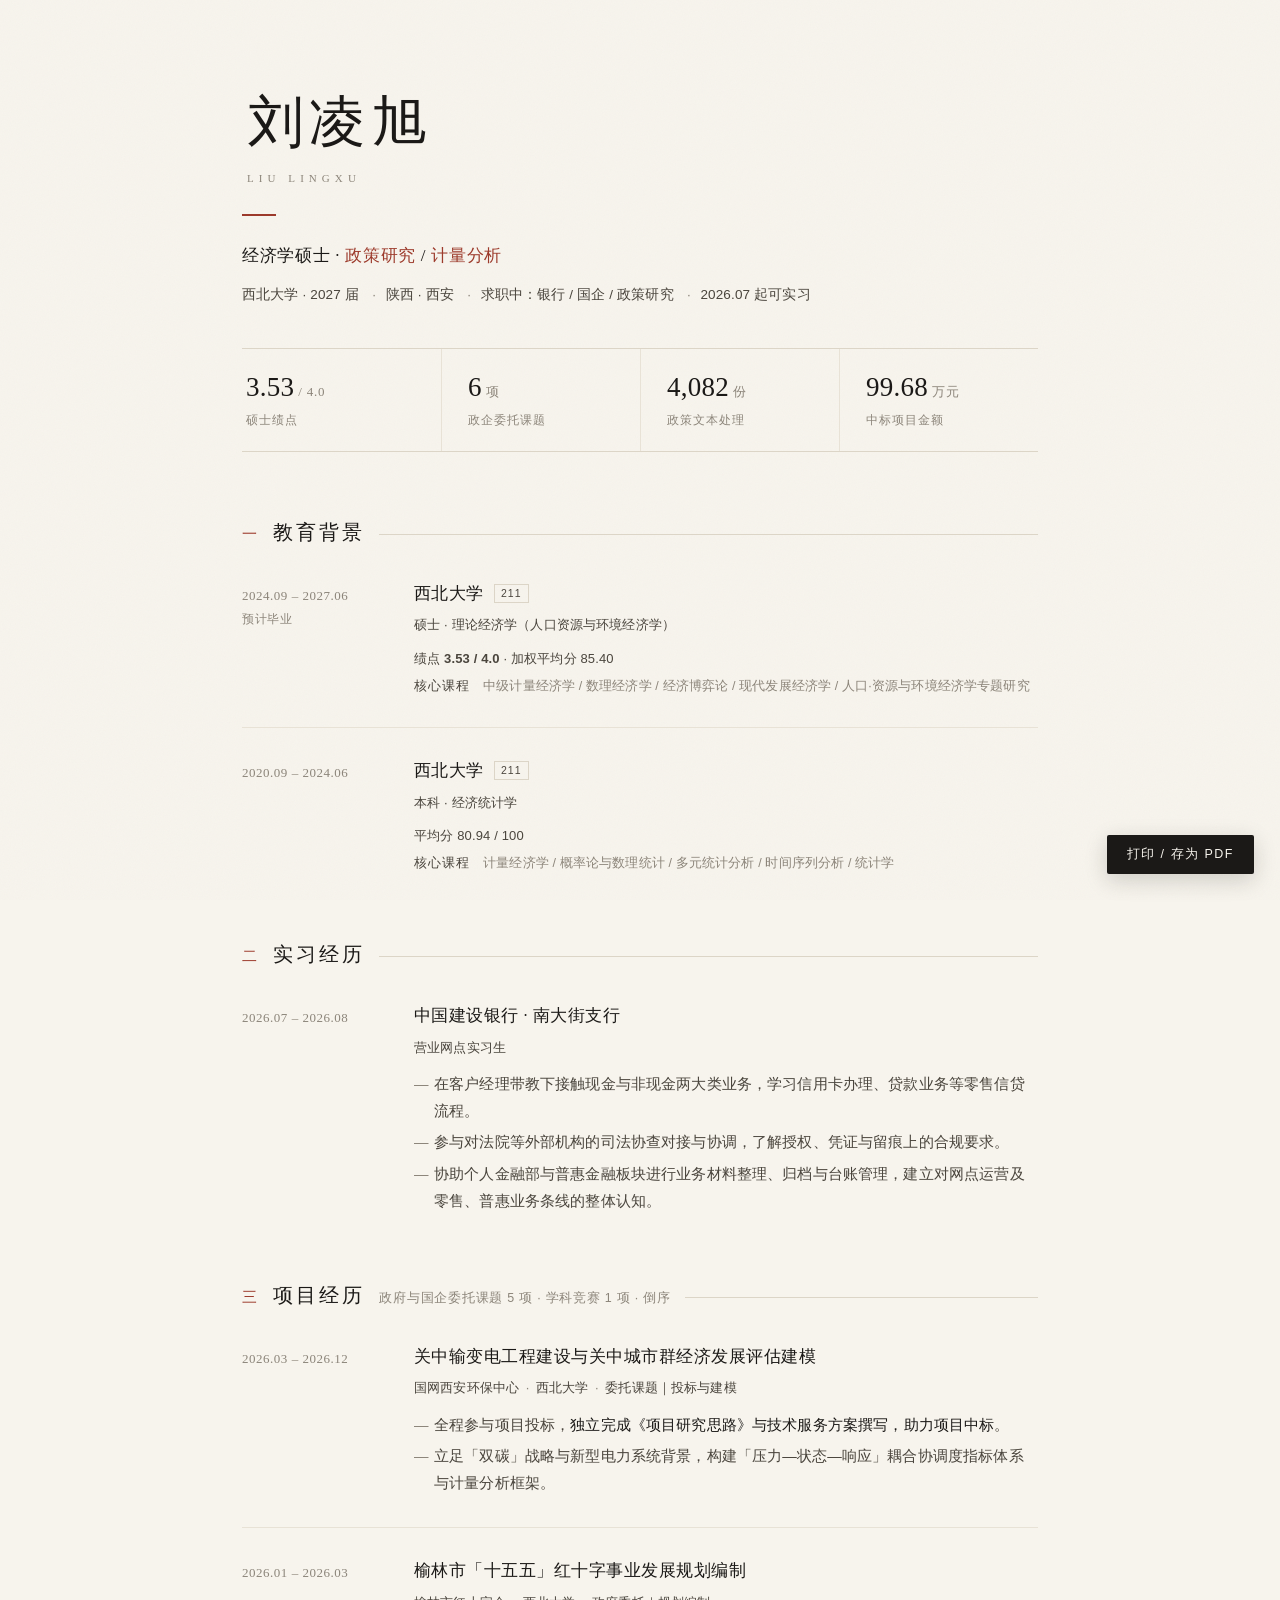
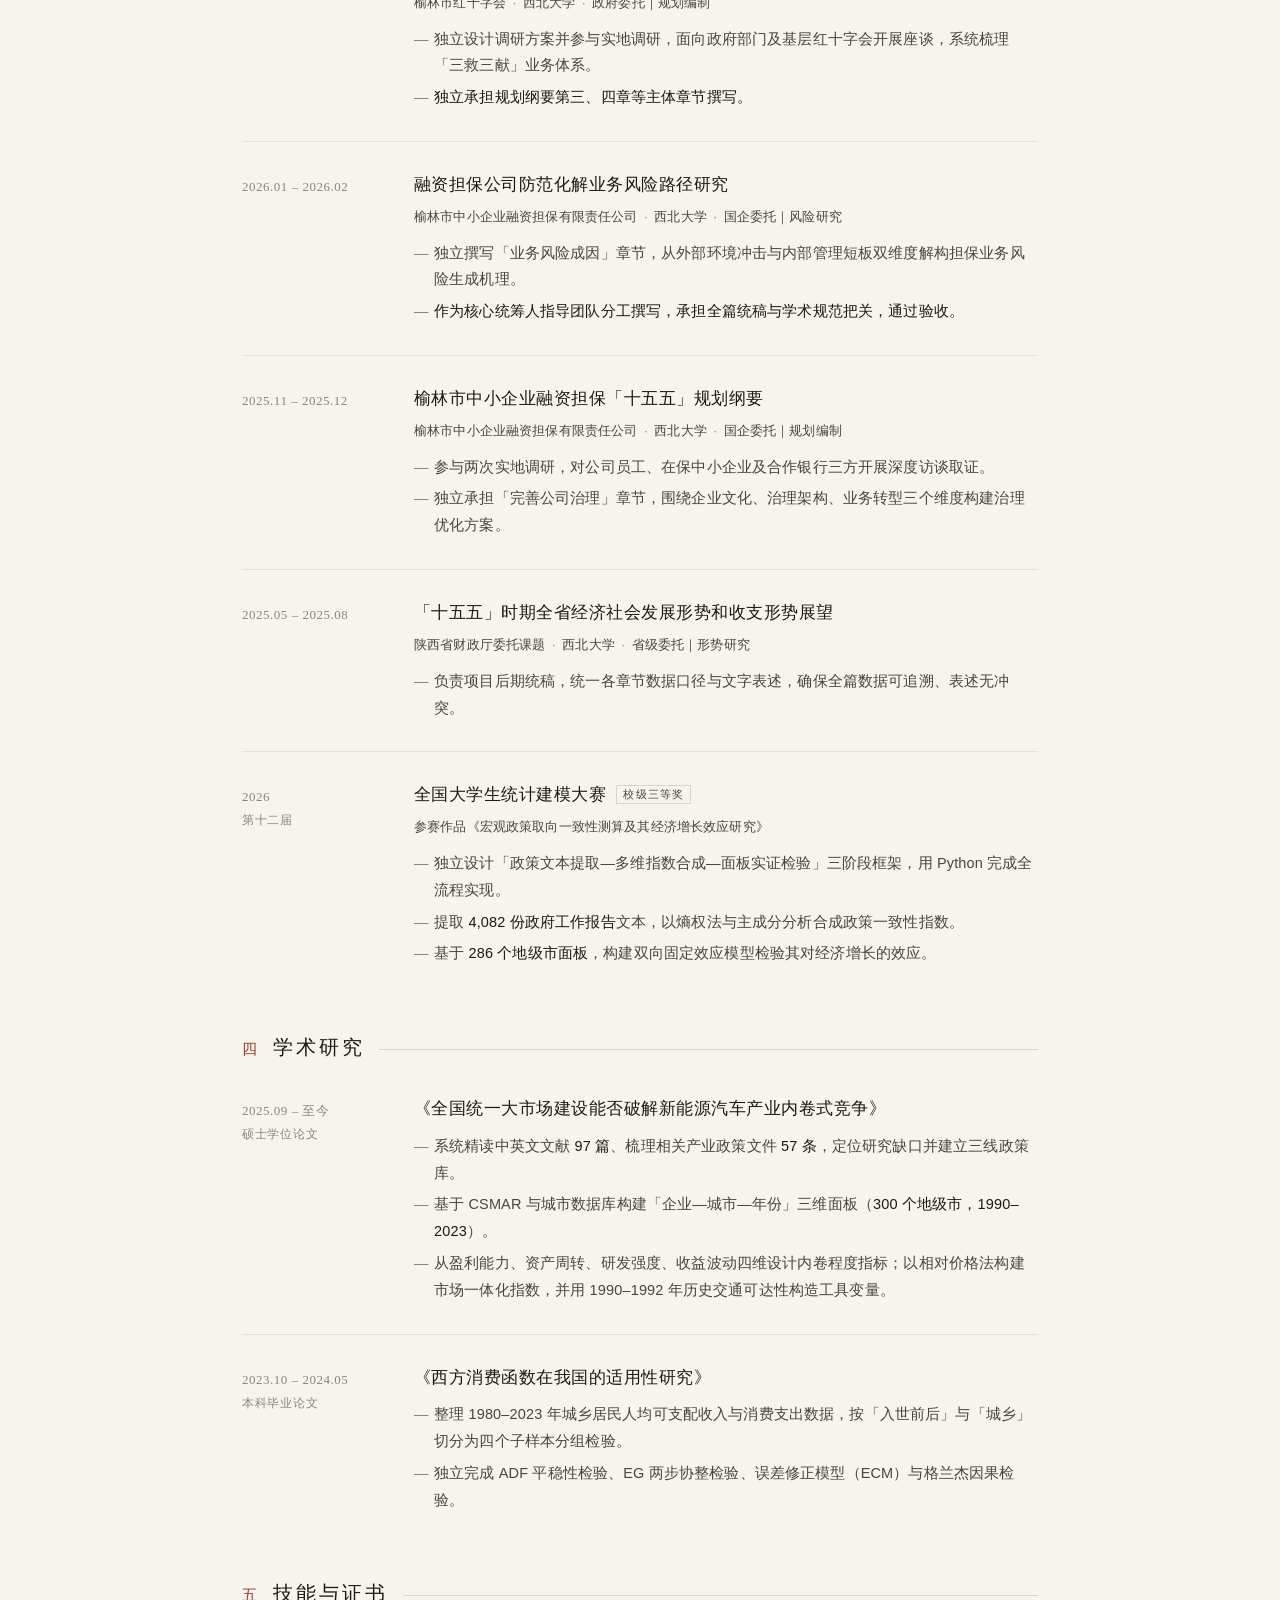
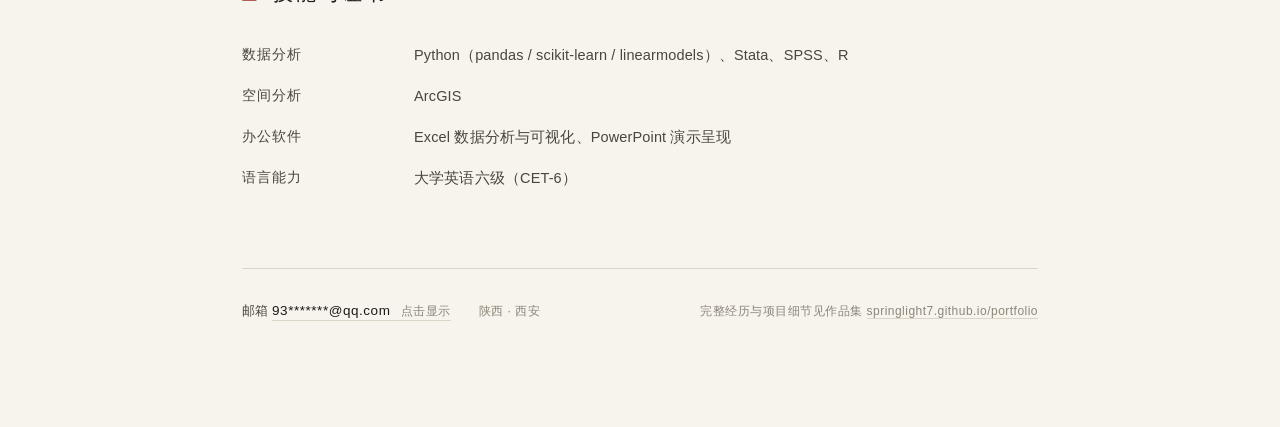
==== resume/index.html @ affbc6e7 "发布 2026-10-12 07:48:45" ====
<!doctype html>
<html lang="zh-CN">
  <head>
    <meta charset="UTF-8" />
    <meta name="viewport" content="width=device-width, initial-scale=1.0, viewport-fit=cover" />
    <meta name="theme-color" content="#F7F4ED" />
    <meta name="color-scheme" content="light" />
    <link rel="icon" type="image/svg+xml" href="../favicon.svg" />

    <title>刘凌旭 · 简历</title>
    <meta name="description" content="刘凌旭的简历：西北大学理论经济学硕士（2027 届），6 项政企委托课题，政策研究、实地调研与计量建模。" />
    <meta name="author" content="刘凌旭" />

    <!--
      与作品集同策略：只发给特定的人看，不需要被搜索引擎检索到。
      用 meta 而不是 robots.txt —— 爬虫只读「域名根目录」的 /robots.txt，
      本站挂在 <用户名>.github.io/<仓库名>/resume/ 下，根目录不归我们管。
    -->
    <meta name="robots" content="noindex, nofollow, noarchive, nosnippet" />

    <!--
      字体由 tools/resume-fonts.mjs 在构建时按「本页真实用到的字」做子集，
      输出到 dist/resume/fonts.css。构建时没联网也不会崩：这一行 404 之后
      自动掉到下面的系统字体栈，版面依然成立。
    -->
    <link rel="stylesheet" href="./fonts.css" />

    <style>
      /* ==========================================================================
         宋版纸感 · 简历版
         设计约束（改之前先读，否则很容易把它改回「AI 味」）：
           1. 三层字号必须拉开：姓名 / 章节题 / 条目题 / 正文，各自在字重与颜色上也不同。
           2. 朱砂 #9C3A2B 是全局唯一的彩色，用量压在 5% 以内 —— 章节序号、极少数强调。
              一旦开始用它画边框、铺底色，贵气立刻变土气。
           3. 宋体只上标题与条目题，正文走黑体。小字号宋体在屏幕上发虚。
           4. 动效只有一次性的入场淡入，简历不需要滚动叙事。
         ========================================================================== */

      :root {
        --paper: #f7f4ed;
        --paper-2: #f1ece2;
        --ink: #1b1917;
        --ink-2: #4a453d;
        --ink-3: #8c857a;
        --rule: #dcd5c7;
        --rule-soft: #e8e2d6;
        --cinnabar: #9c3a2b;

        --serif: 'Noto Serif SC', 'Songti SC', 'Source Han Serif SC', SimSun, serif;
        --sans: 'Noto Sans SC', 'PingFang SC', 'Microsoft YaHei', 'Hiragino Sans GB', sans-serif;
        --latin: 'Playfair Display', 'Times New Roman', Georgia, serif;

        --measure: 940px;
      }

      *,
      *::before,
      *::after {
        box-sizing: border-box;
      }

      html {
        -webkit-text-size-adjust: 100%;
      }

      body {
        margin: 0;
        background: var(--paper);
        color: var(--ink);
        font-family: var(--sans);
        font-weight: 300;
        font-size: 14.5px;
        line-height: 1.85;
        letter-spacing: 0.01em;
        -webkit-font-smoothing: antialiased;
        text-rendering: optimizeLegibility;
      }

      /* 纸的质地。极淡的噪点，压住米白底的「塑料感」。
         打印时会被关掉（喷墨打印噪点会变脏）。 */
      body::before {
        content: '';
        position: fixed;
        inset: 0;
        z-index: 0;
        pointer-events: none;
        opacity: 0.028;
        background-image: url("data:image/svg+xml,%3Csvg xmlns='http://www.w3.org/2000/svg'%3E%3Cfilter id='n'%3E%3CfeTurbulence type='fractalNoise' baseFrequency='.85' numOctaves='3'/%3E%3C/filter%3E%3Crect width='100%25' height='100%25' filter='url(%23n)'/%3E%3C/svg%3E");
      }

      .page {
        position: relative;
        z-index: 1;
        max-width: var(--measure);
        margin: 0 auto;
        padding: 92px 72px 104px;
      }

      a {
        color: inherit;
        text-decoration: none;
        border-bottom: 1px solid var(--rule);
        transition: border-color 0.2s ease, color 0.2s ease;
      }

      a:hover {
        color: var(--cinnabar);
        border-bottom-color: var(--cinnabar);
      }

      /* ---------------------------------------------------------------- 页头 */

      .masthead {
        position: relative;
      }

      .name {
        margin: 0;
        font-family: var(--serif);
        font-weight: 300;
        font-size: 56px;
        line-height: 1.1;
        letter-spacing: 0.1em;
        /* 向右撑出字距，视觉上重新居中 */
        text-indent: 0.1em;
      }

      .name-latin {
        display: block;
        margin-top: 14px;
        font-family: var(--latin);
        font-size: 11px;
        font-weight: 400;
        letter-spacing: 0.46em;
        text-indent: 0.46em;
        color: var(--ink-3);
      }

      /* 姓名下那道朱砂短横 —— 全局只有这一笔「印章感」的装饰 */
      .seal-rule {
        width: 34px;
        height: 2px;
        margin: 26px 0 24px;
        background: var(--cinnabar);
      }

      .tagline {
        margin: 0;
        font-family: var(--serif);
        font-weight: 400;
        font-size: 17px;
        letter-spacing: 0.04em;
      }

      .tagline em {
        font-style: normal;
        color: var(--cinnabar);
      }

      .facts {
        margin: 12px 0 0;
        padding: 0;
        list-style: none;
        color: var(--ink-2);
        font-size: 13.5px;
      }

      .facts li {
        display: inline;
      }

      .facts li + li::before {
        content: '·';
        margin: 0 0.7em;
        color: var(--ink-3);
      }

      /* 关键数字条：细线夹住，靠间距而不是卡片撑体积 */
      .stats {
        display: grid;
        grid-template-columns: repeat(4, 1fr);
        margin-top: 40px;
        border-top: 1px solid var(--rule);
        border-bottom: 1px solid var(--rule);
      }

      .stat {
        padding: 22px 4px 20px;
      }

      .stat + .stat {
        border-left: 1px solid var(--rule-soft);
        padding-left: 26px;
      }

      .stat b {
        display: block;
        font-family: var(--latin);
        font-weight: 400;
        font-size: 27px;
        line-height: 1.2;
        letter-spacing: 0.01em;
      }

      .stat b i {
        font-style: normal;
        font-size: 13px;
        letter-spacing: 0.06em;
        color: var(--ink-3);
      }

      .stat span {
        display: block;
        margin-top: 5px;
        font-size: 12px;
        letter-spacing: 0.08em;
        color: var(--ink-3);
      }

      /* ---------------------------------------------------------------- 章节 */

      section {
        margin-top: 62px;
      }

      .sec-head {
        display: flex;
        align-items: baseline;
        gap: 14px;
        margin-bottom: 30px;
      }

      .sec-num {
        font-family: var(--serif);
        font-weight: 400;
        font-size: 15px;
        letter-spacing: 0.1em;
        color: var(--cinnabar);
      }

      .sec-title {
        margin: 0;
        font-family: var(--serif);
        font-weight: 400;
        font-size: 20px;
        letter-spacing: 0.16em;
        white-space: nowrap;
      }

      /* 章节题右侧那道延伸出去的细线，是版面节奏的主要来源 */
      .sec-head::after {
        content: '';
        flex: 1;
        height: 1px;
        background: var(--rule);
        transform: translateY(-4px);
      }

      .sec-note {
        font-size: 12.5px;
        letter-spacing: 0.06em;
        color: var(--ink-3);
        white-space: nowrap;
      }

      /* ---------------------------------------------------------------- 条目 */

      /* 左时间 / 右内容。简历的可扫读性八成来自这一列对齐。 */
      .entry {
        display: grid;
        grid-template-columns: 138px 1fr;
        gap: 0 34px;
      }

      .entry + .entry {
        margin-top: 30px;
        padding-top: 30px;
        border-top: 1px solid var(--rule-soft);
      }

      .entry-when {
        font-family: var(--latin);
        font-size: 13px;
        font-weight: 400;
        letter-spacing: 0.04em;
        color: var(--ink-3);
        padding-top: 3px;
      }

      .entry-when span {
        display: block;
        font-family: var(--sans);
        font-size: 12px;
        letter-spacing: 0.06em;
      }

      .entry-title {
        margin: 0;
        font-family: var(--serif);
        font-weight: 400;
        font-size: 16.5px;
        line-height: 1.55;
        letter-spacing: 0.03em;
      }

      .entry-org {
        margin: 7px 0 0;
        font-size: 13px;
        color: var(--ink-2);
      }

      .entry-org .sep {
        margin: 0 0.5em;
        color: var(--ink-3);
      }

      .tag {
        display: inline-block;
        margin-left: 10px;
        padding: 0 6px;
        border: 1px solid var(--rule);
        font-family: var(--sans);
        font-size: 10.5px;
        font-weight: 400;
        letter-spacing: 0.1em;
        line-height: 17px;
        vertical-align: 2px;
        color: var(--ink-2);
      }

      .entry-body {
        margin: 11px 0 0;
        color: var(--ink-2);
      }

      /* 破折号做项目符号，比圆点更像印刷品 */
      ul.points {
        margin: 11px 0 0;
        padding: 0;
        list-style: none;
      }

      ul.points li {
        position: relative;
        padding-left: 20px;
        color: var(--ink-2);
      }

      ul.points li + li {
        margin-top: 5px;
      }

      ul.points li::before {
        content: '—';
        position: absolute;
        left: 0;
        color: var(--ink-3);
      }

      ul.points li b {
        font-weight: 400;
        color: var(--ink);
      }

      .scores {
        margin: 9px 0 0;
        font-size: 13px;
        color: var(--ink-2);
      }

      .courses {
        margin: 4px 0 0;
        font-size: 12.5px;
        line-height: 1.8;
        color: var(--ink-3);
      }

      .courses span {
        color: var(--ink-2);
        letter-spacing: 0.08em;
      }

      /* 技能：标签 + 内容，两列对齐 */
      .skills {
        display: grid;
        grid-template-columns: 138px 1fr;
        gap: 14px 34px;
      }

      .skills dt {
        font-family: var(--serif);
        font-weight: 400;
        font-size: 14px;
        letter-spacing: 0.08em;
        color: var(--ink-2);
      }

      .skills dd {
        margin: 0;
        color: var(--ink-2);
      }

      /* ---------------------------------------------------------------- 页脚 */

      .colophon {
        margin-top: 76px;
        padding-top: 30px;
        border-top: 1px solid var(--rule);
        display: flex;
        flex-wrap: wrap;
        gap: 10px 28px;
        align-items: baseline;
        font-size: 13px;
        color: var(--ink-2);
      }

      .colophon .spacer {
        flex: 1;
      }

      .colophon .quiet {
        font-size: 12px;
        letter-spacing: 0.04em;
        color: var(--ink-3);
      }

      /* 邮箱：默认打码，点一下展开；打印时直接出全文，方便 HR 用 */
      .email {
        font-family: var(--latin);
        font-size: 14px;
        font-weight: 400;
        letter-spacing: 0.04em;
        color: var(--ink);
        background: none;
        border: 0;
        border-bottom: 1px solid var(--rule);
        padding: 0 0 1px;
        font-size: 13.5px;
        cursor: pointer;
        font-family: var(--sans);
        transition: color 0.2s ease, border-color 0.2s ease;
      }

      .email:hover {
        color: var(--cinnabar);
        border-bottom-color: var(--cinnabar);
      }

      .email .hint {
        margin-left: 0.5em;
        font-size: 11.5px;
        color: var(--ink-3);
      }

      .email-full {
        display: none;
      }

      /* 打印按钮：屏幕上唯一一个「控件」，打印时消失 */
      .print-btn {
        position: fixed;
        right: 26px;
        bottom: 26px;
        z-index: 10;
        padding: 11px 20px;
        font-family: var(--sans);
        font-size: 12.5px;
        font-weight: 400;
        letter-spacing: 0.12em;
        color: var(--paper);
        background: var(--ink);
        border: 0;
        border-radius: 2px;
        cursor: pointer;
        box-shadow: 0 6px 22px rgba(27, 25, 23, 0.18);
        transition: background 0.2s ease, transform 0.2s ease;
      }

      .print-btn:hover {
        background: var(--cinnabar);
        transform: translateY(-1px);
      }

      /* ---------------------------------------------------------------- 入场 */

      .page > * {
        opacity: 0;
        animation: rise 0.7s cubic-bezier(0.2, 0.7, 0.3, 1) forwards;
      }

      .page > *:nth-child(1) { animation-delay: 0.02s; }
      .page > *:nth-child(2) { animation-delay: 0.09s; }
      .page > *:nth-child(3) { animation-delay: 0.16s; }
      .page > *:nth-child(4) { animation-delay: 0.23s; }
      .page > *:nth-child(5) { animation-delay: 0.3s; }
      .page > *:nth-child(6) { animation-delay: 0.37s; }
      .page > *:nth-child(7) { animation-delay: 0.44s; }
      .page > *:nth-child(8) { animation-delay: 0.5s; }

      @keyframes rise {
        from {
          opacity: 0;
          transform: translateY(10px);
        }
        to {
          opacity: 1;
          transform: none;
        }
      }

      /* ---------------------------------------------------------------- 窄屏 */

      /* 只限屏幕。A4 的可用宽度是 794px，不写 screen 的话打印会掉进这个断点，
         印出来变成手机版单列 —— 时间另起一行、数字条拆成 2×2，很业余。 */
      @media screen and (max-width: 820px) {
        .page {
          padding: 56px 26px 72px;
        }

        .name {
          font-size: 40px;
        }

        .stats {
          grid-template-columns: repeat(2, 1fr);
        }

        .stat:nth-child(odd) {
          border-left: 0;
          padding-left: 4px;
        }

        .stat:nth-child(n + 3) {
          border-top: 1px solid var(--rule-soft);
        }

        .entry,
        .skills {
          grid-template-columns: 1fr;
          gap: 6px;
        }

        .entry-when {
          padding-top: 0;
        }

        .entry-when span {
          display: inline;
          margin-left: 0.6em;
        }

        .entry + .entry {
          margin-top: 26px;
          padding-top: 26px;
        }

        /* 章节题右边的补充说明（如「政府与国企委托课题 5 项 · 倒序」）必须能换行。
           它是 nowrap 的，不处理会把版面撑破 —— 移动端 Chrome 检测到横向溢出后，
           会把整个布局视口撑宽再把页面缩下去，结果就是手机上所有字莫名变小。 */
        .sec-head {
          flex-wrap: wrap;
        }

        .sec-head::after {
          order: 1;
        }

        .sec-note {
          order: 2;
          flex-basis: 100%;
          margin-top: 3px;
          white-space: normal;
        }

        section {
          margin-top: 48px;
        }

        .print-btn {
          right: 16px;
          bottom: 16px;
        }
      }

      /* ---------------------------------------------------------------- 打印 */

      @page {
        size: A4;
        margin: 13mm 15mm 12mm;
      }

      @media print {
        :root {
          --paper: #fff;
          --ink: #000;
          --ink-2: #222;
          --ink-3: #555;
          --rule: #bbb;
          --rule-soft: #ddd;
          --cinnabar: #7d2a1e;
        }

        body {
          background: #fff;
          font-size: 10pt;
          line-height: 1.62;
        }

        /* 喷墨打印噪点会发脏，关掉 */
        body::before {
          display: none;
        }

        .page {
          max-width: none;
          padding: 0;
        }

        /* 打印时不要入场动画，否则可能打出半透明的页面 */
        .page > * {
          opacity: 1 !important;
          animation: none !important;
        }

        .print-btn {
          display: none !important;
        }

        /* 条目不要被切开 —— 一条经验断在两页上最难读 */
        .entry,
        .skills > *,
        .sec-head {
          break-inside: avoid;
          page-break-inside: avoid;
        }

        .sec-head {
          break-after: avoid;
          page-break-after: avoid;
        }

        /* 纸上没有「窄屏」这回事，两列必须留住 —— 时间列收窄给正文让位。
           A4 可用宽只有 680px，还按屏幕上的 138px 会把正文挤成 30 字一行。 */
        .entry,
        .skills {
          grid-template-columns: 104px 1fr;
          gap: 0 20px;
        }

        .skills {
          gap: 10px 20px;
        }

        .entry + .entry {
          margin-top: 11pt;
          padding-top: 11pt;
        }

        ul.points {
          margin-top: 5pt;
        }

        ul.points li + li {
          margin-top: 1.5pt;
        }

        .colophon {
          margin-top: 14pt;
          padding-top: 9pt;
        }

        /* ── 纸上密度 ─────────────────────────────────────────────────
           屏幕上有滚动条兜着，纸只有三张。下面这组数值是拿 A4 实测
           调出来的：改大任何一个，都会多出一页。
           目标 ≤3 页（当前实测 3 页）。 */
        section {
          margin-top: 14pt;
        }

        .sec-head {
          margin-bottom: 15pt;
        }

        .name {
          font-size: 22pt;
          letter-spacing: 0.12em;
        }

        .name-latin {
          margin-top: 6px;
          font-size: 9px;
        }

        .seal-rule {
          margin: 11px 0 10px;
        }

        .tagline {
          font-size: 13pt;
        }

        .facts {
          margin-top: 5px;
          font-size: 10pt;
        }

        .stats {
          margin-top: 18px;
        }

        .stat {
          padding: 9px 4px 8px;
        }

        .stat + .stat {
          padding-left: 16px;
        }

        .stat b {
          font-size: 18px;
        }

        .stat b i {
          font-size: 10px;
        }

        .stat span {
          margin-top: 2px;
          font-size: 9.5px;
        }

        .scores,
        .courses {
          margin-top: 3pt;
        }

        .entry-org {
          margin-top: 3pt;
        }

        a {
          border-bottom: 0;
        }

        /* 打印版直接给完整邮箱：纸是给 HR 看的，打码没有意义 */
        .email {
          border-bottom: 0;
          cursor: default;
        }

        .email-mask,
        .email .hint {
          display: none !important;
        }

        .email-full {
          display: inline !important;
        }
      }

      /* 放在样式表最末尾：一条统管规则覆盖全站动画与过渡。
         用 .01ms 而不是 0s —— 某些浏览器对 0s 会连 animationend 都不触发。 */
      @media (prefers-reduced-motion: reduce) {
        *,
        *::before,
        *::after {
          animation-duration: 0.01ms !important;
          animation-iteration-count: 1 !important;
          transition-duration: 0.01ms !important;
          scroll-behavior: auto !important;
        }
      }
    </style>
  </head>

  <body>
    <main class="page">
      <!-- ============================================================ 页头 -->
      <header class="masthead">
        <h1 class="name">刘凌旭</h1>
        <span class="name-latin">LIU LINGXU</span>
        <div class="seal-rule"></div>
        <p class="tagline">经济学硕士 · <em>政策研究</em> / <em>计量分析</em></p>
        <ul class="facts">
          <li>西北大学 · 2027 届</li>
          <li>陕西 · 西安</li>
          <li>求职中：银行 / 国企 / 政策研究</li>
          <li>2026.07 起可实习</li>
        </ul>

        <div class="stats">
          <div class="stat"><b>3.53<i> / 4.0</i></b><span>硕士绩点</span></div>
          <div class="stat"><b>6<i> 项</i></b><span>政企委托课题</span></div>
          <div class="stat"><b>4,082<i> 份</i></b><span>政策文本处理</span></div>
          <div class="stat"><b>99.68<i> 万元</i></b><span>中标项目金额</span></div>
        </div>
      </header>

      <!-- ======================================================== 一、教育 -->
      <section id="education">
        <div class="sec-head">
          <span class="sec-num">一</span>
          <h2 class="sec-title">教育背景</h2>
        </div>

        <div class="entry">
          <div class="entry-when">2024.09 – 2027.06<span>预计毕业</span></div>
          <div>
            <h3 class="entry-title">西北大学<span class="tag">211</span></h3>
            <p class="entry-org">硕士 · 理论经济学（人口资源与环境经济学）</p>
            <p class="scores">绩点 <b>3.53 / 4.0</b> · 加权平均分 85.40</p>
            <p class="courses">
              <span>核心课程</span>　中级计量经济学 / 数理经济学 / 经济博弈论 / 现代发展经济学 /
              人口·资源与环境经济学专题研究
            </p>
          </div>
        </div>

        <div class="entry">
          <div class="entry-when">2020.09 – 2024.06</div>
          <div>
            <h3 class="entry-title">西北大学<span class="tag">211</span></h3>
            <p class="entry-org">本科 · 经济统计学</p>
            <p class="scores">平均分 80.94 / 100</p>
            <p class="courses">
              <span>核心课程</span>　计量经济学 / 概率论与数理统计 / 多元统计分析 / 时间序列分析 /
              统计学
            </p>
          </div>
        </div>
      </section>

      <!-- ======================================================== 二、实习 -->
      <section id="internship">
        <div class="sec-head">
          <span class="sec-num">二</span>
          <h2 class="sec-title">实习经历</h2>
        </div>

        <div class="entry">
          <div class="entry-when">2026.07 – 2026.08</div>
          <div>
            <h3 class="entry-title">中国建设银行 · 南大街支行</h3>
            <p class="entry-org">营业网点实习生</p>
            <ul class="points">
              <li>在客户经理带教下接触现金与非现金两大类业务，学习信用卡办理、贷款业务等零售信贷流程。</li>
              <li>参与对法院等外部机构的司法协查对接与协调，了解授权、凭证与留痕上的合规要求。</li>
              <li>协助个人金融部与普惠金融板块进行业务材料整理、归档与台账管理，建立对网点运营及零售、普惠业务条线的整体认知。</li>
            </ul>
          </div>
        </div>
      </section>

      <!-- ======================================================== 三、项目 -->
      <section id="projects">
        <div class="sec-head">
          <span class="sec-num">三</span>
          <h2 class="sec-title">项目经历</h2>
          <span class="sec-note">政府与国企委托课题 5 项 · 学科竞赛 1 项 · 倒序</span>
        </div>

        <div class="entry">
          <div class="entry-when">2026.03 – 2026.12</div>
          <div>
            <h3 class="entry-title">关中输变电工程建设与关中城市群经济发展评估建模</h3>
            <p class="entry-org">
              国网西安环保中心<span class="sep">·</span>西北大学<span class="sep">·</span>委托课题｜投标与建模
            </p>
            <ul class="points">
              <li>全程参与项目投标，<b>独立完成《项目研究思路》与技术服务方案撰写，助力项目中标</b>。</li>
              <li>立足「双碳」战略与新型电力系统背景，构建「压力—状态—响应」耦合协调度指标体系与计量分析框架。</li>
            </ul>
          </div>
        </div>

        <div class="entry">
          <div class="entry-when">2026.01 – 2026.03</div>
          <div>
            <h3 class="entry-title">榆林市「十五五」红十字事业发展规划编制</h3>
            <p class="entry-org">
              榆林市红十字会<span class="sep">·</span>西北大学<span class="sep">·</span>政府委托｜规划编制
            </p>
            <ul class="points">
              <li>独立设计调研方案并参与实地调研，面向政府部门及基层红十字会开展座谈，系统梳理「三救三献」业务体系。</li>
              <li><b>独立承担规划纲要第三、四章等主体章节撰写。</b></li>
            </ul>
          </div>
        </div>

        <div class="entry">
          <div class="entry-when">2026.01 – 2026.02</div>
          <div>
            <h3 class="entry-title">融资担保公司防范化解业务风险路径研究</h3>
            <p class="entry-org">
              榆林市中小企业融资担保有限责任公司<span class="sep">·</span>西北大学<span class="sep">·</span>国企委托｜风险研究
            </p>
            <ul class="points">
              <li>独立撰写「业务风险成因」章节，从外部环境冲击与内部管理短板双维度解构担保业务风险生成机理。</li>
              <li><b>作为核心统筹人指导团队分工撰写，承担全篇统稿与学术规范把关，通过验收。</b></li>
            </ul>
          </div>
        </div>

        <div class="entry">
          <div class="entry-when">2025.11 – 2025.12</div>
          <div>
            <h3 class="entry-title">榆林市中小企业融资担保「十五五」规划纲要</h3>
            <p class="entry-org">
              榆林市中小企业融资担保有限责任公司<span class="sep">·</span>西北大学<span class="sep">·</span>国企委托｜规划编制
            </p>
            <ul class="points">
              <li>参与两次实地调研，对公司员工、在保中小企业及合作银行三方开展深度访谈取证。</li>
              <li>独立承担「完善公司治理」章节，围绕企业文化、治理架构、业务转型三个维度构建治理优化方案。</li>
            </ul>
          </div>
        </div>

        <div class="entry">
          <div class="entry-when">2025.05 – 2025.08</div>
          <div>
            <h3 class="entry-title">「十五五」时期全省经济社会发展形势和收支形势展望</h3>
            <p class="entry-org">
              陕西省财政厅委托课题<span class="sep">·</span>西北大学<span class="sep">·</span>省级委托｜形势研究
            </p>
            <ul class="points">
              <li>负责项目后期统稿，统一各章节数据口径与文字表述，确保全篇数据可追溯、表述无冲突。</li>
            </ul>
          </div>
        </div>

        <div class="entry">
          <div class="entry-when">2026<span>第十二届</span></div>
          <div>
            <h3 class="entry-title">全国大学生统计建模大赛<span class="tag">校级三等奖</span></h3>
            <p class="entry-org">参赛作品《宏观政策取向一致性测算及其经济增长效应研究》</p>
            <ul class="points">
              <li>独立设计「政策文本提取—多维指数合成—面板实证检验」三阶段框架，用 Python 完成全流程实现。</li>
              <li>提取 <b>4,082 份政府工作报告</b>文本，以熵权法与主成分分析合成政策一致性指数。</li>
              <li>基于 <b>286 个地级市面板</b>，构建双向固定效应模型检验其对经济增长的效应。</li>
            </ul>
          </div>
        </div>
      </section>

      <!-- ======================================================== 四、研究 -->
      <section id="research">
        <div class="sec-head">
          <span class="sec-num">四</span>
          <h2 class="sec-title">学术研究</h2>
        </div>

        <div class="entry">
          <div class="entry-when">2025.09 – 至今<span>硕士学位论文</span></div>
          <div>
            <h3 class="entry-title">《全国统一大市场建设能否破解新能源汽车产业内卷式竞争》</h3>
            <ul class="points">
              <li>系统精读中英文文献 <b>97 篇</b>、梳理相关产业政策文件 <b>57 条</b>，定位研究缺口并建立三线政策库。</li>
              <li>基于 CSMAR 与城市数据库构建「企业—城市—年份」三维面板（<b>300 个地级市，1990–2023</b>）。</li>
              <li>从盈利能力、资产周转、研发强度、收益波动四维设计内卷程度指标；以相对价格法构建市场一体化指数，并用 1990–1992 年历史交通可达性构造工具变量。</li>
            </ul>
          </div>
        </div>

        <div class="entry">
          <div class="entry-when">2023.10 – 2024.05<span>本科毕业论文</span></div>
          <div>
            <h3 class="entry-title">《西方消费函数在我国的适用性研究》</h3>
            <ul class="points">
              <li>整理 1980–2023 年城乡居民人均可支配收入与消费支出数据，按「入世前后」与「城乡」切分为四个子样本分组检验。</li>
              <li>独立完成 ADF 平稳性检验、EG 两步协整检验、误差修正模型（ECM）与格兰杰因果检验。</li>
            </ul>
          </div>
        </div>
      </section>

      <!-- ======================================================== 五、技能 -->
      <section id="skills">
        <div class="sec-head">
          <span class="sec-num">五</span>
          <h2 class="sec-title">技能与证书</h2>
        </div>

        <dl class="skills">
          <dt>数据分析</dt>
          <dd>Python（pandas / scikit-learn / linearmodels）、Stata、SPSS、R</dd>
          <dt>空间分析</dt>
          <dd>ArcGIS</dd>
          <dt>办公软件</dt>
          <dd>Excel 数据分析与可视化、PowerPoint 演示呈现</dd>
          <dt>语言能力</dt>
          <dd>大学英语六级（CET-6）</dd>
        </dl>
      </section>

      <!-- ============================================================ 页脚 -->
      <footer class="colophon">
        <span>
          邮箱
          <button
            class="email"
            type="button"
            data-u="934418584"
            data-d="qq.com"
            aria-label="显示完整邮箱地址"
          >
            <span class="email-mask">93*******@qq.com</span>
            <span class="email-full"></span>
            <span class="hint">点击显示</span>
          </button>
        </span>
        <span class="quiet">陕西 · 西安</span>
        <span class="spacer"></span>
        <span class="quiet">
          完整经历与项目细节见作品集
          <a href="../">springlight7.github.io/portfolio</a>
        </span>
      </footer>
    </main>

    <button class="print-btn" type="button" onclick="window.print()">打印 / 存为 PDF</button>

    <script>
      /* 邮箱分段存放：静态 HTML 里搜不到一个完整的邮箱串（爬虫只看原始 HTML）。
         完整地址只在点击时（以及打印前）拼进 DOM。 */
      ;(function () {
        var button = document.querySelector('.email')
        if (!button) return

        var full = button.dataset.u + '@' + button.dataset.d
        var fullNode = button.querySelector('.email-full')
        var maskNode = button.querySelector('.email-mask')
        var hintNode = button.querySelector('.hint')

        /* 打印版要给出完整地址，所以提前填好，只是屏幕上不显示 */
        if (fullNode) fullNode.textContent = full

        button.addEventListener('click', function () {
          var shown = fullNode.style.display === 'inline'
          fullNode.style.display = shown ? '' : 'inline'
          maskNode.style.display = shown ? '' : 'none'
          if (hintNode) hintNode.style.display = shown ? '' : 'none'
          button.setAttribute('aria-label', shown ? '隐藏邮箱地址' : '显示完整邮箱地址')
          if (!shown) {
            window.location.href = 'mailto:' + full + '?subject=' + encodeURIComponent('简历联系 · 刘凌旭')
          }
        })
      })()
    </script>
  </body>
</html>
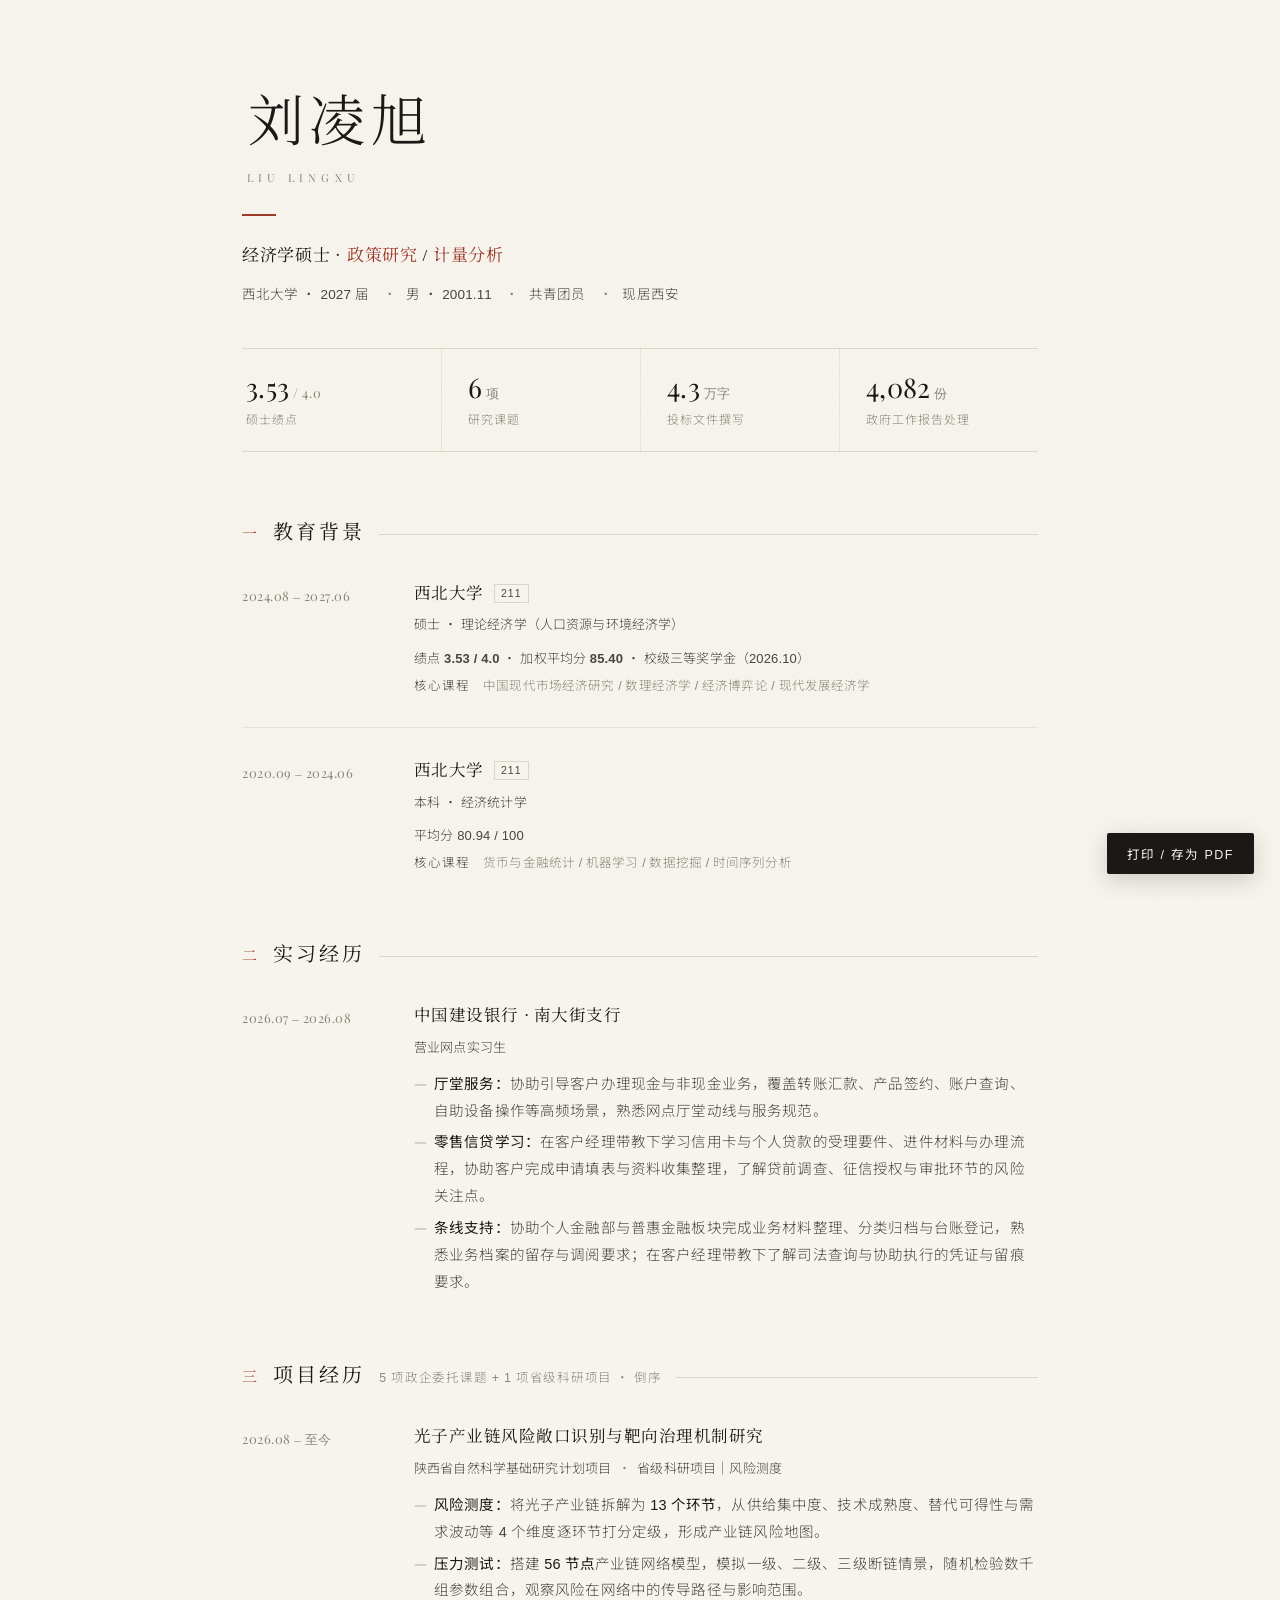
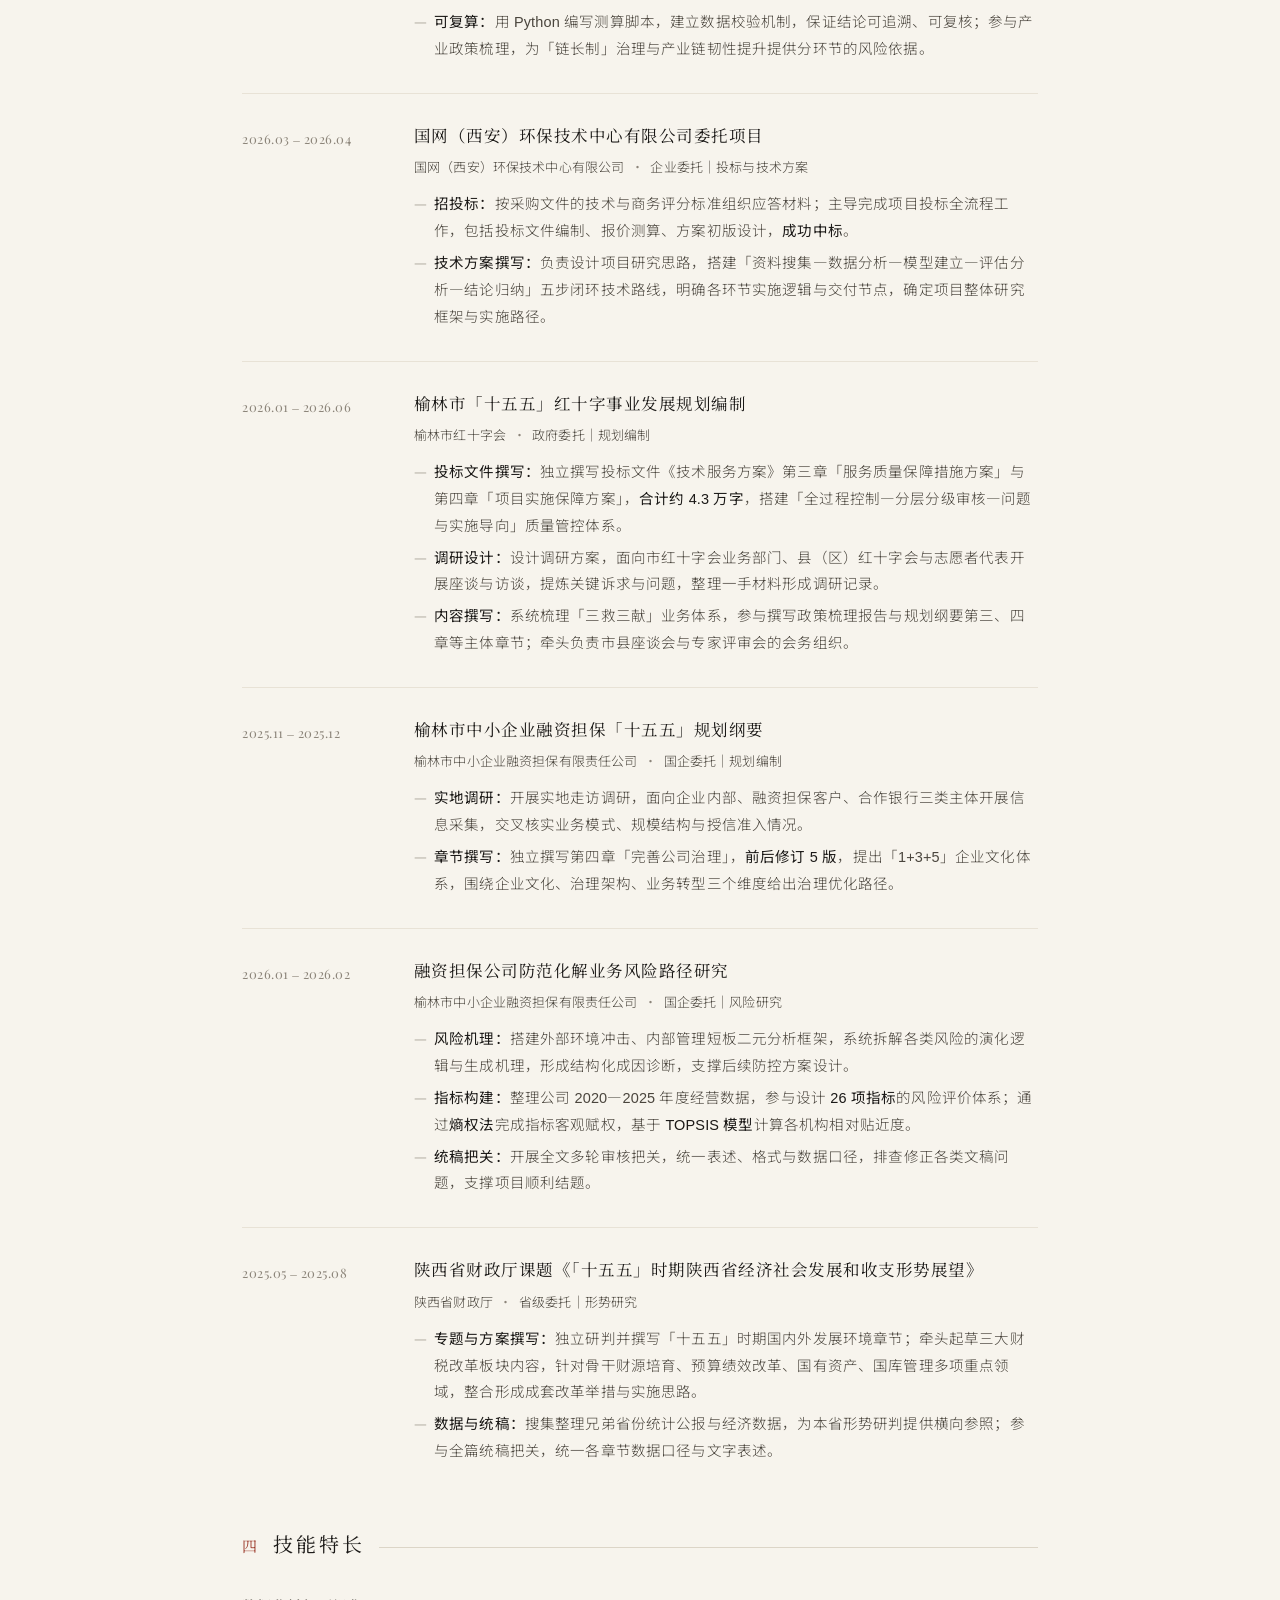
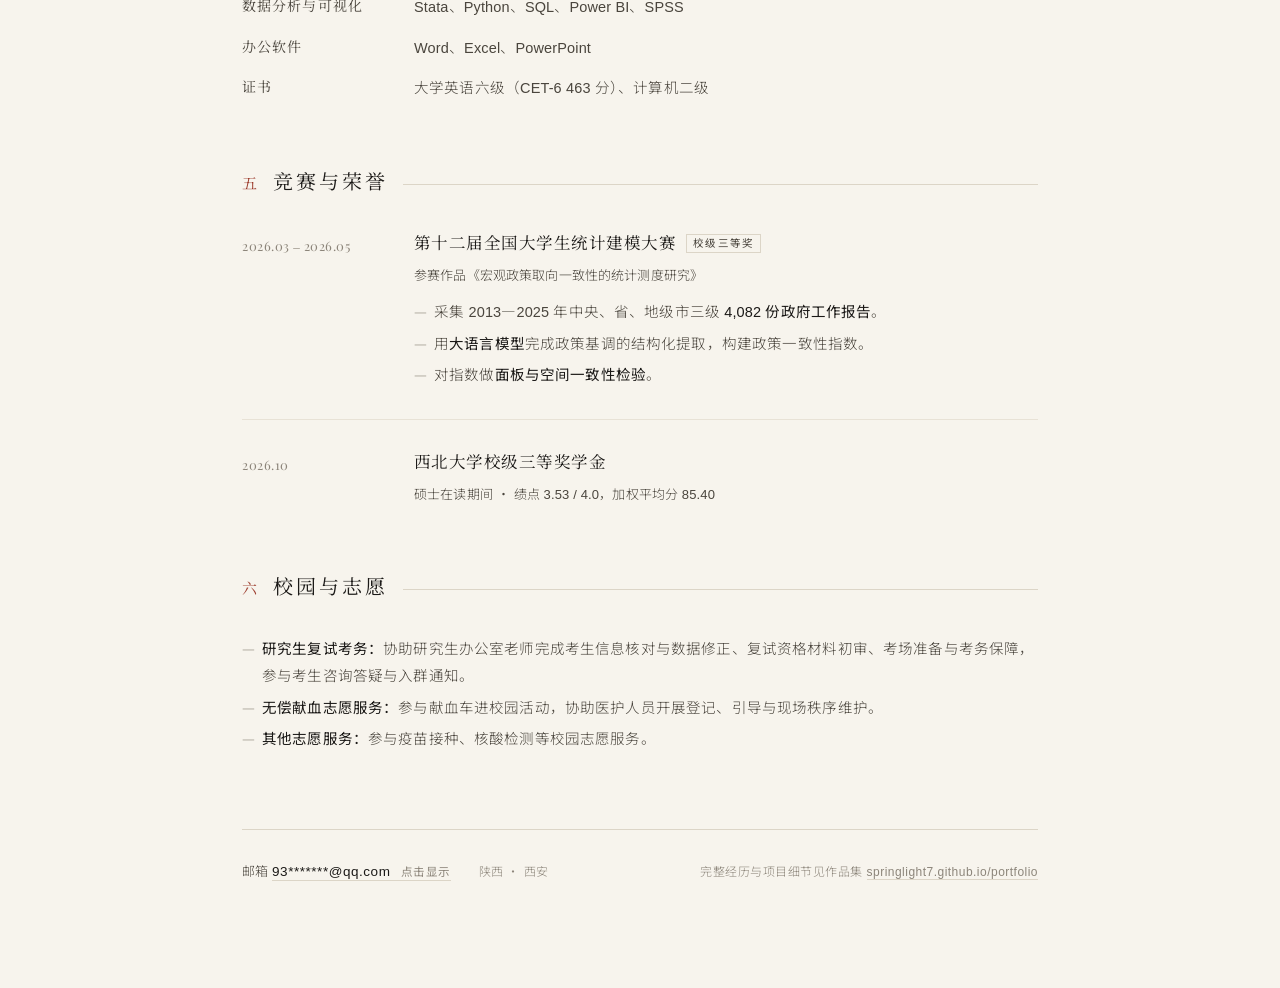
==== commit ec531236: "发布 2026-10-25 16:57:16" ====
--- a/resume/index.html
+++ b/resume/index.html
@@ -8,7 +8,7 @@
     <link rel="icon" type="image/svg+xml" href="../favicon.svg" />
 
     <title>刘凌旭 · 简历</title>
-    <meta name="description" content="刘凌旭的简历：西北大学理论经济学硕士（2027 届），6 项政企委托课题，政策研究、实地调研与计量建模。" />
+    <meta name="description" content="刘凌旭的简历：西北大学理论经济学硕士（2027 届），5 项政企委托课题 + 1 项省级科研项目，政策研究、实地调研与计量建模。" />
     <meta name="author" content="刘凌旭" />
 
     <!--
@@ -783,16 +783,16 @@
         <p class="tagline">经济学硕士 · <em>政策研究</em> / <em>计量分析</em></p>
         <ul class="facts">
           <li>西北大学 · 2027 届</li>
-          <li>陕西 · 西安</li>
-          <li>求职中：银行 / 国企 / 政策研究</li>
-          <li>2026.07 起可实习</li>
+          <li>男 · 2001.11</li>
+          <li>共青团员</li>
+          <li>现居西安</li>
         </ul>
 
         <div class="stats">
           <div class="stat"><b>3.53<i> / 4.0</i></b><span>硕士绩点</span></div>
-          <div class="stat"><b>6<i> 项</i></b><span>政企委托课题</span></div>
-          <div class="stat"><b>4,082<i> 份</i></b><span>政策文本处理</span></div>
-          <div class="stat"><b>99.68<i> 万元</i></b><span>中标项目金额</span></div>
+          <div class="stat"><b>6<i> 项</i></b><span>研究课题</span></div>
+          <div class="stat"><b>4.3<i> 万字</i></b><span>投标文件撰写</span></div>
+          <div class="stat"><b>4,082<i> 份</i></b><span>政府工作报告处理</span></div>
         </div>
       </header>
 
@@ -804,14 +804,13 @@
         </div>
 
         <div class="entry">
-          <div class="entry-when">2024.09 – 2027.06<span>预计毕业</span></div>
+          <div class="entry-when">2024.08 – 2027.06</div>
           <div>
             <h3 class="entry-title">西北大学<span class="tag">211</span></h3>
             <p class="entry-org">硕士 · 理论经济学（人口资源与环境经济学）</p>
-            <p class="scores">绩点 <b>3.53 / 4.0</b> · 加权平均分 85.40</p>
+            <p class="scores">绩点 <b>3.53 / 4.0</b> · 加权平均分 <b>85.40</b> · 校级三等奖学金（2026.10）</p>
             <p class="courses">
-              <span>核心课程</span>　中级计量经济学 / 数理经济学 / 经济博弈论 / 现代发展经济学 /
-              人口·资源与环境经济学专题研究
+              <span>核心课程</span>　中国现代市场经济研究 / 数理经济学 / 经济博弈论 / 现代发展经济学
             </p>
           </div>
         </div>
@@ -823,8 +822,7 @@
             <p class="entry-org">本科 · 经济统计学</p>
             <p class="scores">平均分 80.94 / 100</p>
             <p class="courses">
-              <span>核心课程</span>　计量经济学 / 概率论与数理统计 / 多元统计分析 / 时间序列分析 /
-              统计学
+              <span>核心课程</span>　货币与金融统计 / 机器学习 / 数据挖掘 / 时间序列分析
             </p>
           </div>
         </div>
@@ -843,9 +841,9 @@
             <h3 class="entry-title">中国建设银行 · 南大街支行</h3>
             <p class="entry-org">营业网点实习生</p>
             <ul class="points">
-              <li>在客户经理带教下接触现金与非现金两大类业务，学习信用卡办理、贷款业务等零售信贷流程。</li>
-              <li>参与对法院等外部机构的司法协查对接与协调，了解授权、凭证与留痕上的合规要求。</li>
-              <li>协助个人金融部与普惠金融板块进行业务材料整理、归档与台账管理，建立对网点运营及零售、普惠业务条线的整体认知。</li>
+              <li><b>厅堂服务：</b>协助引导客户办理现金与非现金业务，覆盖转账汇款、产品签约、账户查询、自助设备操作等高频场景，熟悉网点厅堂动线与服务规范。</li>
+              <li><b>零售信贷学习：</b>在客户经理带教下学习信用卡与个人贷款的受理要件、进件材料与办理流程，协助客户完成申请填表与资料收集整理，了解贷前调查、征信授权与审批环节的风险关注点。</li>
+              <li><b>条线支持：</b>协助个人金融部与普惠金融板块完成业务材料整理、分类归档与台账登记，熟悉业务档案的留存与调阅要求；在客户经理带教下了解司法查询与协助执行的凭证与留痕要求。</li>
             </ul>
           </div>
         </div>
@@ -856,33 +854,63 @@
         <div class="sec-head">
           <span class="sec-num">三</span>
           <h2 class="sec-title">项目经历</h2>
-          <span class="sec-note">政府与国企委托课题 5 项 · 学科竞赛 1 项 · 倒序</span>
+          <span class="sec-note">5 项政企委托课题 + 1 项省级科研项目 · 倒序</span>
         </div>
 
         <div class="entry">
-          <div class="entry-when">2026.03 – 2026.12</div>
+          <div class="entry-when">2026.08 – 至今</div>
           <div>
-            <h3 class="entry-title">关中输变电工程建设与关中城市群经济发展评估建模</h3>
+            <h3 class="entry-title">光子产业链风险敞口识别与靶向治理机制研究</h3>
             <p class="entry-org">
-              国网西安环保中心<span class="sep">·</span>西北大学<span class="sep">·</span>委托课题｜投标与建模
+              陕西省自然科学基础研究计划项目<span class="sep">·</span>省级科研项目｜风险测度
             </p>
             <ul class="points">
-              <li>全程参与项目投标，<b>独立完成《项目研究思路》与技术服务方案撰写，助力项目中标</b>。</li>
-              <li>立足「双碳」战略与新型电力系统背景，构建「压力—状态—响应」耦合协调度指标体系与计量分析框架。</li>
+              <li><b>风险测度：</b>将光子产业链拆解为 <b>13 个环节</b>，从供给集中度、技术成熟度、替代可得性与需求波动等 4 个维度逐环节打分定级，形成产业链风险地图。</li>
+              <li><b>压力测试：</b>搭建 <b>56 节点</b>产业链网络模型，模拟一级、二级、三级断链情景，随机检验数千组参数组合，观察风险在网络中的传导路径与影响范围。</li>
+              <li><b>可复算：</b>用 Python 编写测算脚本，建立数据校验机制，保证结论可追溯、可复核；参与产业政策梳理，为「链长制」治理与产业链韧性提升提供分环节的风险依据。</li>
             </ul>
           </div>
         </div>
 
         <div class="entry">
-          <div class="entry-when">2026.01 – 2026.03</div>
+          <div class="entry-when">2026.03 – 2026.04</div>
+          <div>
+            <h3 class="entry-title">国网（西安）环保技术中心有限公司委托项目</h3>
+            <p class="entry-org">
+              国网（西安）环保技术中心有限公司<span class="sep">·</span>企业委托｜投标与技术方案
+            </p>
+            <ul class="points">
+              <li><b>招投标：</b>按采购文件的技术与商务评分标准组织应答材料；主导完成项目投标全流程工作，包括投标文件编制、报价测算、方案初版设计，<b>成功中标</b>。</li>
+              <li><b>技术方案撰写：</b>负责设计项目研究思路，搭建「资料搜集—数据分析—模型建立—评估分析—结论归纳」五步闭环技术路线，明确各环节实施逻辑与交付节点，确定项目整体研究框架与实施路径。</li>
+            </ul>
+          </div>
+        </div>
+
+        <div class="entry">
+          <div class="entry-when">2026.01 – 2026.06</div>
           <div>
             <h3 class="entry-title">榆林市「十五五」红十字事业发展规划编制</h3>
             <p class="entry-org">
-              榆林市红十字会<span class="sep">·</span>西北大学<span class="sep">·</span>政府委托｜规划编制
+              榆林市红十字会<span class="sep">·</span>政府委托｜规划编制
             </p>
             <ul class="points">
-              <li>独立设计调研方案并参与实地调研，面向政府部门及基层红十字会开展座谈，系统梳理「三救三献」业务体系。</li>
-              <li><b>独立承担规划纲要第三、四章等主体章节撰写。</b></li>
+              <li><b>投标文件撰写：</b>独立撰写投标文件《技术服务方案》第三章「服务质量保障措施方案」与第四章「项目实施保障方案」，<b>合计约 4.3 万字</b>，搭建「全过程控制—分层分级审核—问题与实施导向」质量管控体系。</li>
+              <li><b>调研设计：</b>设计调研方案，面向市红十字会业务部门、县（区）红十字会与志愿者代表开展座谈与访谈，提炼关键诉求与问题，整理一手材料形成调研记录。</li>
+              <li><b>内容撰写：</b>系统梳理「三救三献」业务体系，参与撰写政策梳理报告与规划纲要第三、四章等主体章节；牵头负责市县座谈会与专家评审会的会务组织。</li>
+            </ul>
+          </div>
+        </div>
+
+        <div class="entry">
+          <div class="entry-when">2025.11 – 2025.12</div>
+          <div>
+            <h3 class="entry-title">榆林市中小企业融资担保「十五五」规划纲要</h3>
+            <p class="entry-org">
+              榆林市中小企业融资担保有限责任公司<span class="sep">·</span>国企委托｜规划编制
+            </p>
+            <ul class="points">
+              <li><b>实地调研：</b>开展实地走访调研，面向企业内部、融资担保客户、合作银行三类主体开展信息采集，交叉核实业务模式、规模结构与授信准入情况。</li>
+              <li><b>章节撰写：</b>独立撰写第四章「完善公司治理」，<b>前后修订 5 版</b>，提出「1+3+5」企业文化体系，围绕企业文化、治理架构、业务转型三个维度给出治理优化路径。</li>
             </ul>
           </div>
         </div>
@@ -892,25 +920,12 @@
           <div>
             <h3 class="entry-title">融资担保公司防范化解业务风险路径研究</h3>
             <p class="entry-org">
-              榆林市中小企业融资担保有限责任公司<span class="sep">·</span>西北大学<span class="sep">·</span>国企委托｜风险研究
+              榆林市中小企业融资担保有限责任公司<span class="sep">·</span>国企委托｜风险研究
             </p>
             <ul class="points">
-              <li>独立撰写「业务风险成因」章节，从外部环境冲击与内部管理短板双维度解构担保业务风险生成机理。</li>
-              <li><b>作为核心统筹人指导团队分工撰写，承担全篇统稿与学术规范把关，通过验收。</b></li>
-            </ul>
-          </div>
-        </div>
-
-        <div class="entry">
-          <div class="entry-when">2025.11 – 2025.12</div>
-          <div>
-            <h3 class="entry-title">榆林市中小企业融资担保「十五五」规划纲要</h3>
-            <p class="entry-org">
-              榆林市中小企业融资担保有限责任公司<span class="sep">·</span>西北大学<span class="sep">·</span>国企委托｜规划编制
-            </p>
-            <ul class="points">
-              <li>参与两次实地调研，对公司员工、在保中小企业及合作银行三方开展深度访谈取证。</li>
-              <li>独立承担「完善公司治理」章节，围绕企业文化、治理架构、业务转型三个维度构建治理优化方案。</li>
+              <li><b>风险机理：</b>搭建外部环境冲击、内部管理短板二元分析框架，系统拆解各类风险的演化逻辑与生成机理，形成结构化成因诊断，支撑后续防控方案设计。</li>
+              <li><b>指标构建：</b>整理公司 2020—2025 年度经营数据，参与设计 <b>26 项指标</b>的风险评价体系；通过<b>熵权法</b>完成指标客观赋权，基于 <b>TOPSIS 模型</b>计算各机构相对贴近度。</li>
+              <li><b>统稿把关：</b>开展全文多轮审核把关，统一表述、格式与数据口径，排查修正各类文稿问题，支撑项目顺利结题。</li>
             </ul>
           </div>
         </div>
@@ -918,78 +933,76 @@
         <div class="entry">
           <div class="entry-when">2025.05 – 2025.08</div>
           <div>
-            <h3 class="entry-title">「十五五」时期全省经济社会发展形势和收支形势展望</h3>
+            <h3 class="entry-title">陕西省财政厅课题《「十五五」时期陕西省经济社会发展和收支形势展望》</h3>
             <p class="entry-org">
-              陕西省财政厅委托课题<span class="sep">·</span>西北大学<span class="sep">·</span>省级委托｜形势研究
+              陕西省财政厅<span class="sep">·</span>省级委托｜形势研究
             </p>
             <ul class="points">
-              <li>负责项目后期统稿，统一各章节数据口径与文字表述，确保全篇数据可追溯、表述无冲突。</li>
+              <li><b>专题与方案撰写：</b>独立研判并撰写「十五五」时期国内外发展环境章节；牵头起草三大财税改革板块内容，针对骨干财源培育、预算绩效改革、国有资产、国库管理多项重点领域，整合形成成套改革举措与实施思路。</li>
+              <li><b>数据与统稿：</b>搜集整理兄弟省份统计公报与经济数据，为本省形势研判提供横向参照；参与全篇统稿把关，统一各章节数据口径与文字表述。</li>
             </ul>
           </div>
         </div>
+      </section>
+
+      <!-- ======================================================== 四、技能 -->
+      <section id="skills">
+        <div class="sec-head">
+          <span class="sec-num">四</span>
+          <h2 class="sec-title">技能特长</h2>
+        </div>
+
+        <dl class="skills">
+          <dt>数据分析与可视化</dt>
+          <dd>Stata、Python、SQL、Power BI、SPSS</dd>
+          <dt>办公软件</dt>
+          <dd>Word、Excel、PowerPoint</dd>
+          <dt>证书</dt>
+          <dd>大学英语六级（CET-6 463 分）、计算机二级</dd>
+        </dl>
+      </section>
+
+      <!-- ==================================================== 五、竞赛荣誉 -->
+      <section id="honors">
+        <div class="sec-head">
+          <span class="sec-num">五</span>
+          <h2 class="sec-title">竞赛与荣誉</h2>
+        </div>
 
         <div class="entry">
-          <div class="entry-when">2026<span>第十二届</span></div>
+          <div class="entry-when">2026.03 – 2026.05</div>
           <div>
-            <h3 class="entry-title">全国大学生统计建模大赛<span class="tag">校级三等奖</span></h3>
-            <p class="entry-org">参赛作品《宏观政策取向一致性测算及其经济增长效应研究》</p>
+            <h3 class="entry-title">第十二届全国大学生统计建模大赛<span class="tag">校级三等奖</span></h3>
+            <p class="entry-org">参赛作品《宏观政策取向一致性的统计测度研究》</p>
             <ul class="points">
-              <li>独立设计「政策文本提取—多维指数合成—面板实证检验」三阶段框架，用 Python 完成全流程实现。</li>
-              <li>提取 <b>4,082 份政府工作报告</b>文本，以熵权法与主成分分析合成政策一致性指数。</li>
-              <li>基于 <b>286 个地级市面板</b>，构建双向固定效应模型检验其对经济增长的效应。</li>
+              <li>采集 2013—2025 年中央、省、地级市三级 <b>4,082 份政府工作报告</b>。</li>
+              <li>用<b>大语言模型</b>完成政策基调的结构化提取，构建政策一致性指数。</li>
+              <li>对指数做<b>面板与空间一致性检验</b>。</li>
             </ul>
           </div>
         </div>
+
+        <div class="entry">
+          <div class="entry-when">2026.10</div>
+          <div>
+            <h3 class="entry-title">西北大学校级三等奖学金</h3>
+            <p class="entry-org">硕士在读期间 · 绩点 3.53 / 4.0，加权平均分 85.40</p>
+          </div>
+        </div>
       </section>
 
-      <!-- ======================================================== 四、研究 -->
-      <section id="research">
+      <!-- ==================================================== 六、校园志愿 -->
+      <section id="campus">
         <div class="sec-head">
-          <span class="sec-num">四</span>
-          <h2 class="sec-title">学术研究</h2>
-        </div>
-
-        <div class="entry">
-          <div class="entry-when">2025.09 – 至今<span>硕士学位论文</span></div>
-          <div>
-            <h3 class="entry-title">《全国统一大市场建设能否破解新能源汽车产业内卷式竞争》</h3>
-            <ul class="points">
-              <li>系统精读中英文文献 <b>97 篇</b>、梳理相关产业政策文件 <b>57 条</b>，定位研究缺口并建立三线政策库。</li>
-              <li>基于 CSMAR 与城市数据库构建「企业—城市—年份」三维面板（<b>300 个地级市，1990–2023</b>）。</li>
-              <li>从盈利能力、资产周转、研发强度、收益波动四维设计内卷程度指标；以相对价格法构建市场一体化指数，并用 1990–1992 年历史交通可达性构造工具变量。</li>
-            </ul>
-          </div>
-        </div>
-
-        <div class="entry">
-          <div class="entry-when">2023.10 – 2024.05<span>本科毕业论文</span></div>
-          <div>
-            <h3 class="entry-title">《西方消费函数在我国的适用性研究》</h3>
-            <ul class="points">
-              <li>整理 1980–2023 年城乡居民人均可支配收入与消费支出数据，按「入世前后」与「城乡」切分为四个子样本分组检验。</li>
-              <li>独立完成 ADF 平稳性检验、EG 两步协整检验、误差修正模型（ECM）与格兰杰因果检验。</li>
-            </ul>
-          </div>
-        </div>
-      </section>
-
-      <!-- ======================================================== 五、技能 -->
-      <section id="skills">
-        <div class="sec-head">
-          <span class="sec-num">五</span>
-          <h2 class="sec-title">技能与证书</h2>
-        </div>
-
-        <dl class="skills">
-          <dt>数据分析</dt>
-          <dd>Python（pandas / scikit-learn / linearmodels）、Stata、SPSS、R</dd>
-          <dt>空间分析</dt>
-          <dd>ArcGIS</dd>
-          <dt>办公软件</dt>
-          <dd>Excel 数据分析与可视化、PowerPoint 演示呈现</dd>
-          <dt>语言能力</dt>
-          <dd>大学英语六级（CET-6）</dd>
-        </dl>
+          <span class="sec-num">六</span>
+          <h2 class="sec-title">校园与志愿</h2>
+        </div>
+
+        <ul class="points">
+          <li><b>研究生复试考务：</b>协助研究生办公室老师完成考生信息核对与数据修正、复试资格材料初审、考场准备与考务保障，参与考生咨询答疑与入群通知。</li>
+          <li><b>无偿献血志愿服务：</b>参与献血车进校园活动，协助医护人员开展登记、引导与现场秩序维护。</li>
+          <li><b>其他志愿服务：</b>参与疫苗接种、核酸检测等校园志愿服务。</li>
+        </ul>
       </section>
 
       <!-- ============================================================ 页脚 -->
@@ -1017,6 +1030,7 @@
       </footer>
     </main>
 
+
     <button class="print-btn" type="button" onclick="window.print()">打印 / 存为 PDF</button>
 
     <script>
@@ -1046,5 +1060,6 @@
         })
       })()
     </script>
+
   </body>
 </html>
--- a/resume/fonts.css
+++ b/resume/fonts.css
@@ -0,0 +1,72 @@
+@font-face {
+  font-family: 'Playfair Display';
+  font-style: italic;
+  font-weight: 400;
+  font-display: swap;
+  src: url(./fonts/playfair-400-italic-0.woff2) format('woff2');
+  unicode-range: U+20-23, U+25, U+27-49, U+4c-55, U+57-59, U+61-7b, U+7d;
+}
+@font-face {
+  font-family: 'Playfair Display';
+  font-style: normal;
+  font-weight: 400;
+  font-display: swap;
+  src: url(./fonts/playfair-400-1.woff2) format('woff2');
+  unicode-range: U+20-23, U+25, U+27-49, U+4c-55, U+57-59, U+61-7b, U+7d;
+}
+@font-face {
+  font-family: 'Inter';
+  font-style: normal;
+  font-weight: 300;
+  font-display: swap;
+  src: url(./fonts/inter-300-0.woff2) format('woff2');
+  unicode-range: U+20-23, U+25, U+27-49, U+4c-55, U+57-59, U+61-7b, U+7d;
+}
+@font-face {
+  font-family: 'Inter';
+  font-style: normal;
+  font-weight: 400;
+  font-display: swap;
+  src: url(./fonts/inter-400-1.woff2) format('woff2');
+  unicode-range: U+20-23, U+25, U+27-49, U+4c-55, U+57-59, U+61-7b, U+7d;
+}
+@font-face {
+  font-family: 'Noto Serif SC';
+  font-style: normal;
+  font-weight: 300;
+  font-display: swap;
+  src: url(./fonts/noto-serif-sc-300-0.woff2) format('woff2');
+  unicode-range: U+b7, U+d7, U+2013-2014, U+2264, U+2500, U+3000-3002, U+300a-300d, U+4e00, U+4e07, U+4e09-4e0b, U+4e0d-4e0e, U+4e13, U+4e1a, U+4e24, U+4e2a, U+4e2d, U+4e32, U+4e3a-4e3b, U+4e3e, U+4e49, U+4e4b, U+4e5f-4e60, U+4e66, U+4e86, U+4e8b-4e8c, U+4e8e, U+4e94, U+4e9b, U+4ea4, U+4ea7, U+4eba, U+4eca, U+4ece, U+4ed3, U+4ed6, U+4ed8, U+4ee3, U+4ee5, U+4eec, U+4ef6-4ef7, U+4efb, U+4efd, U+4f01, U+4f18, U+4f1a, U+4f20, U+4f30, U+4f38, U+4f4d, U+4f4f, U+4f53, U+4f55, U+4f59, U+4f5c, U+4f9b, U+4f9d, U+4fa7, U+4fbf, U+4fdd, U+4fe1, U+4fee, U+5012, U+503c, U+505a, U+507f, U+50cf, U+5143-5145, U+5148-5149, U+515c, U+5165, U+5168, U+516b-516d, U+5171, U+5173, U+5176, U+5185, U+518d, U+5199, U+51b2, U+51b5, U+51c6, U+51cc, U+51ed, U+51fa-51fb, U+5206-5207, U+5212, U+5217-5219, U+521d, U+5224, U+5229, U+522b, U+5230, U+5236-5237, U+523b, U+524d, U+529b, U+529e-52a1, U+52a8-52a9, U+52bf, U+5305, U+5316-5317, U+533a-533b, U+5341, U+5343, U+5347, U+534a, U+534f, U+5355, U+5357, U+535a, U+5361, U+5370, U+5385-5386, U+538b, U+539f, U+53bb, U+53bf, U+53c2, U+53c9-53ca, U+53d1, U+53d6-53d9, U+53e3, U+53e6, U+53ea, U+53ef-53f0, U+53f3, U+53f7-53f8, U+5404, U+5408, U+540c-540e, U+5411, U+5426, U+544a, U+5458, U+5473, U+548c, U+54a8, U+54c1, U+54cd, U+552e-552f, U+5546, U+5584, U+55b7, U+5668, U+566a, U+56db, U+56de, U+56e0, U+56e2, U+56ed, U+56f4, U+56fd-56fe, U+5706, U+571f, U+5728, U+5730, U+573a, U+5740, U+5747, U+5757, U+578b, U+57df, U+57f9-57fa, U+5802, U+5851, U+586b, U+5883, U+58a8, U+58eb, U+5904, U+5907, U+590d, U+5916, U+591a, U+5927, U+592e, U+5931, U+5934, U+5939, U+594f, U+5956-5957, U+597d, U+5982, U+59cb, U+59d3-59d4, U+5b50, U+5b57-5b58, U+5b66, U+5b83, U+5b89, U+5b8b-5b8c, U+5b8f, U+5b9a, U+5b9e, U+5ba1-5ba2, U+5ba4, U+5bb6, U+5bb9, U+5bbd, U+5bc6, U+5bdf, U+5bf9, U+5bfc, U+5c06, U+5c0f, U+5c11, U+5c31, U+5c3e, U+5c40, U+5c42, U+5c45, U+5c4a, U+5c4f, U+5c55, U+5d29, U+5de5-5de6, U+5e01-5e03, U+5e08, U+5e26, U+5e55, U+5e72-5e74, U+5e76, U+5e8f, U+5e93-5e95, U+5e9c, U+5ea6-5ea7, U+5ef6, U+5efa, U+5f00, U+5f08, U+5f0f, U+5f15, U+5f1f-5f20, U+5f3a, U+5f52-5f53, U+5f55, U+5f62, U+5f69, U+5f71, U+5f81, U+5f84, U+5f88, U+5f97, U+5fc3, U+5fc5, U+5fd7, U+6001, U+601d, U+6027, U+606f, U+6089, U+60c5, U+60e0, U+610f, U+611f, U+613f, U+6210-6211, U+6237, U+6240, U+624b, U+6253, U+6258, U+6267, U+626b, U+6279, U+6280, U+628a, U+6295, U+6298, U+62a4-62a5, U+62c5-62c6, U+62c9, U+62db, U+62df, U+62ec, U+62fc, U+62ff, U+6301-6302, U+6307, U+6309, U+6316, U+6324, U+6362, U+636e, U+6388-6389, U+6392, U+6398, U+63a5, U+63a7, U+63aa, U+63d0, U+641c, U+642d, U+6491, U+64b0, U+64cd-64ce, U+652f, U+6536, U+6539, U+653e-653f, U+6548, U+6551, U+6559, U+655e, U+6570, U+6574, U+6587, U+6599, U+65ad, U+65b0, U+65b9, U+65bd, U+65e0, U+65e6, U+65ed, U+65f6, U+660e, U+6613, U+662f, U+663e, U+666e-666f, U+66f4, U+66ff-6700, U+6709, U+670d, U+671b, U+671f, U+672b-672c, U+672f, U+6731, U+673a, U+6743, U+6750, U+675f, U+6761, U+6765, U+677f, U+6781, U+6784, U+6790, U+6797, U+679c, U+67b6, U+67d0, U+67e5, U+6807-6808, U+6821, U+6837-6839, U+683c, U+6846, U+6848, U+6863, U+68b3, U+68c0, U+6986, U+6a21, U+6a2a, U+6b21, U+6b3e, U+6b63, U+6b65, U+6bb5, U+6bd4, U+6c14, U+6c42, U+6c47, U+6ca1, U+6cbb, U+6cd5, U+6ce2, U+6ce8, U+6d3b, U+6d41, U+6d4b, U+6d4e-6d4f, U+6d88, U+6de1, U+6e21, U+6e90, U+6ea2, U+6eaf, U+6eda, U+6f14, U+70b9, U+70bc, U+7136, U+7167, U+719f, U+71b5, U+722c, U+7247-7248, U+7275, U+7279, U+72ec, U+732e, U+73af-73b0, U+7406, U+751f, U+7528, U+7531, U+7533, U+7537, U+753b, U+7559, U+7565, U+7591, U+75ab, U+75d5, U+767b, U+767d, U+7684, U+76d6, U+76ee, U+76f4, U+76f8, U+7701, U+770b, U+771f, U+7740, U+77e5, U+77ed, U+7801-7802, U+7814, U+7834, U+7840, U+7855, U+786e, U+793a, U+793e, U+79cd, U+79d1, U+79e9, U+79ef, U+79fb, U+7a0b, U+7a0e, U+7a3f, U+7a76, U+7a7a, U+7a84, U+7acb, U+7ad9, U+7ade, U+7ae0, U+7aef, U+7b14, U+7b26, U+7b2c, U+7b49, U+7b54, U+7b56, U+7b7e, U+7b80, U+7b97, U+7ba1, U+7bb1, U+7bc7, U+7c73, U+7c7b, U+7cfb, U+7d22, U+7ea2, U+7ea6-7ea7, U+7eb2-7eb3, U+7eb8, U+7ebf, U+7ec4, U+7ec6-7ec7, U+7ecf, U+7ed3, U+7ed5, U+7ed9, U+7edc, U+7edf, U+7ee9, U+7eed, U+7ef4, U+7f16, U+7f29, U+7f51, U+7fa4, U+8001, U+8003, U+8005, U+800c, U+8054, U+80b2, U+80cc, U+80fd, U+810f, U+811a, U+81ea, U+81f3-81f4, U+8272, U+8282, U+82d7, U+82f1, U+8303, U+8349, U+8363, U+83ab, U+8425, U+85cf, U+865a, U+866b, U+878d, U+8840, U+884c, U+8857, U+8865, U+8868, U+88ab, U+88c5, U+897f, U+8981, U+8986, U+89c1-89c2, U+89c4, U+89c6, U+89c8-89c9, U+89e3, U+89e6, U+8a00, U+8a89, U+8ba1-8ba2, U+8ba4, U+8ba9, U+8bb0, U+8bba, U+8bbe-8bbf, U+8bc1, U+8bc4, U+8bc6, U+8bc9-8bca, U+8bd5, U+8bdd, U+8be2, U+8bed, U+8bf4, U+8bf7, U+8bfb, U+8bfe, U+8c03, U+8c08, U+8d1f, U+8d22-8d23, U+8d26-8d28, U+8d2d, U+8d34-8d35, U+8d37, U+8d44, U+8d4b, U+8d5b, U+8d70, U+8d77, U+8ddd, U+8def, U+8f66, U+8f6c, U+8f6e-8f6f, U+8f91, U+8f93, U+8fb9, U+8fc7, U+8fd1, U+8fd8-8fd9, U+8fdb, U+8fde, U+8ff0, U+8ffd, U+900f-9010, U+901a, U+903b, U+9053, U+90a3, U+90ae, U+90e8, U+90fd, U+9178, U+91c7, U+91cc-91cd, U+91cf, U+91d1, U+9488, U+94ae, U+94f6, U+94fa, U+94fe, U+952e, U+957f, U+95e8, U+95ed-95ee, U+95f4, U+9605, U+9632, U+9650, U+9655, U+9669, U+968f-9690, U+969c, U+96be, U+96c6, U+96f6, U+9700, U+9752, U+9759, U+975e, U+9760, U+9762, U+9769, U+9776, U+97e7, U+9875, U+9879-987b, U+9884, U+9886, U+9891, U+9898, U+989c, U+98ce, U+9970, U+9a8c, U+9aa8, U+9ad8, U+9ed1, U+9ed8, U+9f50, U+ff08-ff09, U+ff0c, U+ff1a-ff1b, U+ff5c;
+}
+@font-face {
+  font-family: 'Noto Serif SC';
+  font-style: normal;
+  font-weight: 400;
+  font-display: swap;
+  src: url(./fonts/noto-serif-sc-400-1.woff2) format('woff2');
+  unicode-range: U+b7, U+d7, U+2013-2014, U+2264, U+2500, U+3000-3002, U+300a-300d, U+4e00, U+4e07, U+4e09-4e0b, U+4e0d-4e0e, U+4e13, U+4e1a, U+4e24, U+4e2a, U+4e2d, U+4e32, U+4e3a-4e3b, U+4e3e, U+4e49, U+4e4b, U+4e5f-4e60, U+4e66, U+4e86, U+4e8b-4e8c, U+4e8e, U+4e94, U+4e9b, U+4ea4, U+4ea7, U+4eba, U+4eca, U+4ece, U+4ed3, U+4ed6, U+4ed8, U+4ee3, U+4ee5, U+4eec, U+4ef6-4ef7, U+4efb, U+4efd, U+4f01, U+4f18, U+4f1a, U+4f20, U+4f30, U+4f38, U+4f4d, U+4f4f, U+4f53, U+4f55, U+4f59, U+4f5c, U+4f9b, U+4f9d, U+4fa7, U+4fbf, U+4fdd, U+4fe1, U+4fee, U+5012, U+503c, U+505a, U+507f, U+50cf, U+5143-5145, U+5148-5149, U+515c, U+5165, U+5168, U+516b-516d, U+5171, U+5173, U+5176, U+5185, U+518d, U+5199, U+51b2, U+51b5, U+51c6, U+51cc, U+51ed, U+51fa-51fb, U+5206-5207, U+5212, U+5217-5219, U+521d, U+5224, U+5229, U+522b, U+5230, U+5236-5237, U+523b, U+524d, U+529b, U+529e-52a1, U+52a8-52a9, U+52bf, U+5305, U+5316-5317, U+533a-533b, U+5341, U+5343, U+5347, U+534a, U+534f, U+5355, U+5357, U+535a, U+5361, U+5370, U+5385-5386, U+538b, U+539f, U+53bb, U+53bf, U+53c2, U+53c9-53ca, U+53d1, U+53d6-53d9, U+53e3, U+53e6, U+53ea, U+53ef-53f0, U+53f3, U+53f7-53f8, U+5404, U+5408, U+540c-540e, U+5411, U+5426, U+544a, U+5458, U+5473, U+548c, U+54a8, U+54c1, U+54cd, U+552e-552f, U+5546, U+5584, U+55b7, U+5668, U+566a, U+56db, U+56de, U+56e0, U+56e2, U+56ed, U+56f4, U+56fd-56fe, U+5706, U+571f, U+5728, U+5730, U+573a, U+5740, U+5747, U+5757, U+578b, U+57df, U+57f9-57fa, U+5802, U+5851, U+586b, U+5883, U+58a8, U+58eb, U+5904, U+5907, U+590d, U+5916, U+591a, U+5927, U+592e, U+5931, U+5934, U+5939, U+594f, U+5956-5957, U+597d, U+5982, U+59cb, U+59d3-59d4, U+5b50, U+5b57-5b58, U+5b66, U+5b83, U+5b89, U+5b8b-5b8c, U+5b8f, U+5b9a, U+5b9e, U+5ba1-5ba2, U+5ba4, U+5bb6, U+5bb9, U+5bbd, U+5bc6, U+5bdf, U+5bf9, U+5bfc, U+5c06, U+5c0f, U+5c11, U+5c31, U+5c3e, U+5c40, U+5c42, U+5c45, U+5c4a, U+5c4f, U+5c55, U+5d29, U+5de5-5de6, U+5e01-5e03, U+5e08, U+5e26, U+5e55, U+5e72-5e74, U+5e76, U+5e8f, U+5e93-5e95, U+5e9c, U+5ea6-5ea7, U+5ef6, U+5efa, U+5f00, U+5f08, U+5f0f, U+5f15, U+5f1f-5f20, U+5f3a, U+5f52-5f53, U+5f55, U+5f62, U+5f69, U+5f71, U+5f81, U+5f84, U+5f88, U+5f97, U+5fc3, U+5fc5, U+5fd7, U+6001, U+601d, U+6027, U+606f, U+6089, U+60c5, U+60e0, U+610f, U+611f, U+613f, U+6210-6211, U+6237, U+6240, U+624b, U+6253, U+6258, U+6267, U+626b, U+6279, U+6280, U+628a, U+6295, U+6298, U+62a4-62a5, U+62c5-62c6, U+62c9, U+62db, U+62df, U+62ec, U+62fc, U+62ff, U+6301-6302, U+6307, U+6309, U+6316, U+6324, U+6362, U+636e, U+6388-6389, U+6392, U+6398, U+63a5, U+63a7, U+63aa, U+63d0, U+641c, U+642d, U+6491, U+64b0, U+64cd-64ce, U+652f, U+6536, U+6539, U+653e-653f, U+6548, U+6551, U+6559, U+655e, U+6570, U+6574, U+6587, U+6599, U+65ad, U+65b0, U+65b9, U+65bd, U+65e0, U+65e6, U+65ed, U+65f6, U+660e, U+6613, U+662f, U+663e, U+666e-666f, U+66f4, U+66ff-6700, U+6709, U+670d, U+671b, U+671f, U+672b-672c, U+672f, U+6731, U+673a, U+6743, U+6750, U+675f, U+6761, U+6765, U+677f, U+6781, U+6784, U+6790, U+6797, U+679c, U+67b6, U+67d0, U+67e5, U+6807-6808, U+6821, U+6837-6839, U+683c, U+6846, U+6848, U+6863, U+68b3, U+68c0, U+6986, U+6a21, U+6a2a, U+6b21, U+6b3e, U+6b63, U+6b65, U+6bb5, U+6bd4, U+6c14, U+6c42, U+6c47, U+6ca1, U+6cbb, U+6cd5, U+6ce2, U+6ce8, U+6d3b, U+6d41, U+6d4b, U+6d4e-6d4f, U+6d88, U+6de1, U+6e21, U+6e90, U+6ea2, U+6eaf, U+6eda, U+6f14, U+70b9, U+70bc, U+7136, U+7167, U+719f, U+71b5, U+722c, U+7247-7248, U+7275, U+7279, U+72ec, U+732e, U+73af-73b0, U+7406, U+751f, U+7528, U+7531, U+7533, U+7537, U+753b, U+7559, U+7565, U+7591, U+75ab, U+75d5, U+767b, U+767d, U+7684, U+76d6, U+76ee, U+76f4, U+76f8, U+7701, U+770b, U+771f, U+7740, U+77e5, U+77ed, U+7801-7802, U+7814, U+7834, U+7840, U+7855, U+786e, U+793a, U+793e, U+79cd, U+79d1, U+79e9, U+79ef, U+79fb, U+7a0b, U+7a0e, U+7a3f, U+7a76, U+7a7a, U+7a84, U+7acb, U+7ad9, U+7ade, U+7ae0, U+7aef, U+7b14, U+7b26, U+7b2c, U+7b49, U+7b54, U+7b56, U+7b7e, U+7b80, U+7b97, U+7ba1, U+7bb1, U+7bc7, U+7c73, U+7c7b, U+7cfb, U+7d22, U+7ea2, U+7ea6-7ea7, U+7eb2-7eb3, U+7eb8, U+7ebf, U+7ec4, U+7ec6-7ec7, U+7ecf, U+7ed3, U+7ed5, U+7ed9, U+7edc, U+7edf, U+7ee9, U+7eed, U+7ef4, U+7f16, U+7f29, U+7f51, U+7fa4, U+8001, U+8003, U+8005, U+800c, U+8054, U+80b2, U+80cc, U+80fd, U+810f, U+811a, U+81ea, U+81f3-81f4, U+8272, U+8282, U+82d7, U+82f1, U+8303, U+8349, U+8363, U+83ab, U+8425, U+85cf, U+865a, U+866b, U+878d, U+8840, U+884c, U+8857, U+8865, U+8868, U+88ab, U+88c5, U+897f, U+8981, U+8986, U+89c1-89c2, U+89c4, U+89c6, U+89c8-89c9, U+89e3, U+89e6, U+8a00, U+8a89, U+8ba1-8ba2, U+8ba4, U+8ba9, U+8bb0, U+8bba, U+8bbe-8bbf, U+8bc1, U+8bc4, U+8bc6, U+8bc9-8bca, U+8bd5, U+8bdd, U+8be2, U+8bed, U+8bf4, U+8bf7, U+8bfb, U+8bfe, U+8c03, U+8c08, U+8d1f, U+8d22-8d23, U+8d26-8d28, U+8d2d, U+8d34-8d35, U+8d37, U+8d44, U+8d4b, U+8d5b, U+8d70, U+8d77, U+8ddd, U+8def, U+8f66, U+8f6c, U+8f6e-8f6f, U+8f91, U+8f93, U+8fb9, U+8fc7, U+8fd1, U+8fd8-8fd9, U+8fdb, U+8fde, U+8ff0, U+8ffd, U+900f-9010, U+901a, U+903b, U+9053, U+90a3, U+90ae, U+90e8, U+90fd, U+9178, U+91c7, U+91cc-91cd, U+91cf, U+91d1, U+9488, U+94ae, U+94f6, U+94fa, U+94fe, U+952e, U+957f, U+95e8, U+95ed-95ee, U+95f4, U+9605, U+9632, U+9650, U+9655, U+9669, U+968f-9690, U+969c, U+96be, U+96c6, U+96f6, U+9700, U+9752, U+9759, U+975e, U+9760, U+9762, U+9769, U+9776, U+97e7, U+9875, U+9879-987b, U+9884, U+9886, U+9891, U+9898, U+989c, U+98ce, U+9970, U+9a8c, U+9aa8, U+9ad8, U+9ed1, U+9ed8, U+9f50, U+ff08-ff09, U+ff0c, U+ff1a-ff1b, U+ff5c;
+}
+@font-face {
+  font-family: 'Noto Serif SC';
+  font-style: normal;
+  font-weight: 500;
+  font-display: swap;
+  src: url(./fonts/noto-serif-sc-500-2.woff2) format('woff2');
+  unicode-range: U+b7, U+d7, U+2013-2014, U+2264, U+2500, U+3000-3002, U+300a-300d, U+4e00, U+4e07, U+4e09-4e0b, U+4e0d-4e0e, U+4e13, U+4e1a, U+4e24, U+4e2a, U+4e2d, U+4e32, U+4e3a-4e3b, U+4e3e, U+4e49, U+4e4b, U+4e5f-4e60, U+4e66, U+4e86, U+4e8b-4e8c, U+4e8e, U+4e94, U+4e9b, U+4ea4, U+4ea7, U+4eba, U+4eca, U+4ece, U+4ed3, U+4ed6, U+4ed8, U+4ee3, U+4ee5, U+4eec, U+4ef6-4ef7, U+4efb, U+4efd, U+4f01, U+4f18, U+4f1a, U+4f20, U+4f30, U+4f38, U+4f4d, U+4f4f, U+4f53, U+4f55, U+4f59, U+4f5c, U+4f9b, U+4f9d, U+4fa7, U+4fbf, U+4fdd, U+4fe1, U+4fee, U+5012, U+503c, U+505a, U+507f, U+50cf, U+5143-5145, U+5148-5149, U+515c, U+5165, U+5168, U+516b-516d, U+5171, U+5173, U+5176, U+5185, U+518d, U+5199, U+51b2, U+51b5, U+51c6, U+51cc, U+51ed, U+51fa-51fb, U+5206-5207, U+5212, U+5217-5219, U+521d, U+5224, U+5229, U+522b, U+5230, U+5236-5237, U+523b, U+524d, U+529b, U+529e-52a1, U+52a8-52a9, U+52bf, U+5305, U+5316-5317, U+533a-533b, U+5341, U+5343, U+5347, U+534a, U+534f, U+5355, U+5357, U+535a, U+5361, U+5370, U+5385-5386, U+538b, U+539f, U+53bb, U+53bf, U+53c2, U+53c9-53ca, U+53d1, U+53d6-53d9, U+53e3, U+53e6, U+53ea, U+53ef-53f0, U+53f3, U+53f7-53f8, U+5404, U+5408, U+540c-540e, U+5411, U+5426, U+544a, U+5458, U+5473, U+548c, U+54a8, U+54c1, U+54cd, U+552e-552f, U+5546, U+5584, U+55b7, U+5668, U+566a, U+56db, U+56de, U+56e0, U+56e2, U+56ed, U+56f4, U+56fd-56fe, U+5706, U+571f, U+5728, U+5730, U+573a, U+5740, U+5747, U+5757, U+578b, U+57df, U+57f9-57fa, U+5802, U+5851, U+586b, U+5883, U+58a8, U+58eb, U+5904, U+5907, U+590d, U+5916, U+591a, U+5927, U+592e, U+5931, U+5934, U+5939, U+594f, U+5956-5957, U+597d, U+5982, U+59cb, U+59d3-59d4, U+5b50, U+5b57-5b58, U+5b66, U+5b83, U+5b89, U+5b8b-5b8c, U+5b8f, U+5b9a, U+5b9e, U+5ba1-5ba2, U+5ba4, U+5bb6, U+5bb9, U+5bbd, U+5bc6, U+5bdf, U+5bf9, U+5bfc, U+5c06, U+5c0f, U+5c11, U+5c31, U+5c3e, U+5c40, U+5c42, U+5c45, U+5c4a, U+5c4f, U+5c55, U+5d29, U+5de5-5de6, U+5e01-5e03, U+5e08, U+5e26, U+5e55, U+5e72-5e74, U+5e76, U+5e8f, U+5e93-5e95, U+5e9c, U+5ea6-5ea7, U+5ef6, U+5efa, U+5f00, U+5f08, U+5f0f, U+5f15, U+5f1f-5f20, U+5f3a, U+5f52-5f53, U+5f55, U+5f62, U+5f69, U+5f71, U+5f81, U+5f84, U+5f88, U+5f97, U+5fc3, U+5fc5, U+5fd7, U+6001, U+601d, U+6027, U+606f, U+6089, U+60c5, U+60e0, U+610f, U+611f, U+613f, U+6210-6211, U+6237, U+6240, U+624b, U+6253, U+6258, U+6267, U+626b, U+6279, U+6280, U+628a, U+6295, U+6298, U+62a4-62a5, U+62c5-62c6, U+62c9, U+62db, U+62df, U+62ec, U+62fc, U+62ff, U+6301-6302, U+6307, U+6309, U+6316, U+6324, U+6362, U+636e, U+6388-6389, U+6392, U+6398, U+63a5, U+63a7, U+63aa, U+63d0, U+641c, U+642d, U+6491, U+64b0, U+64cd-64ce, U+652f, U+6536, U+6539, U+653e-653f, U+6548, U+6551, U+6559, U+655e, U+6570, U+6574, U+6587, U+6599, U+65ad, U+65b0, U+65b9, U+65bd, U+65e0, U+65e6, U+65ed, U+65f6, U+660e, U+6613, U+662f, U+663e, U+666e-666f, U+66f4, U+66ff-6700, U+6709, U+670d, U+671b, U+671f, U+672b-672c, U+672f, U+6731, U+673a, U+6743, U+6750, U+675f, U+6761, U+6765, U+677f, U+6781, U+6784, U+6790, U+6797, U+679c, U+67b6, U+67d0, U+67e5, U+6807-6808, U+6821, U+6837-6839, U+683c, U+6846, U+6848, U+6863, U+68b3, U+68c0, U+6986, U+6a21, U+6a2a, U+6b21, U+6b3e, U+6b63, U+6b65, U+6bb5, U+6bd4, U+6c14, U+6c42, U+6c47, U+6ca1, U+6cbb, U+6cd5, U+6ce2, U+6ce8, U+6d3b, U+6d41, U+6d4b, U+6d4e-6d4f, U+6d88, U+6de1, U+6e21, U+6e90, U+6ea2, U+6eaf, U+6eda, U+6f14, U+70b9, U+70bc, U+7136, U+7167, U+719f, U+71b5, U+722c, U+7247-7248, U+7275, U+7279, U+72ec, U+732e, U+73af-73b0, U+7406, U+751f, U+7528, U+7531, U+7533, U+7537, U+753b, U+7559, U+7565, U+7591, U+75ab, U+75d5, U+767b, U+767d, U+7684, U+76d6, U+76ee, U+76f4, U+76f8, U+7701, U+770b, U+771f, U+7740, U+77e5, U+77ed, U+7801-7802, U+7814, U+7834, U+7840, U+7855, U+786e, U+793a, U+793e, U+79cd, U+79d1, U+79e9, U+79ef, U+79fb, U+7a0b, U+7a0e, U+7a3f, U+7a76, U+7a7a, U+7a84, U+7acb, U+7ad9, U+7ade, U+7ae0, U+7aef, U+7b14, U+7b26, U+7b2c, U+7b49, U+7b54, U+7b56, U+7b7e, U+7b80, U+7b97, U+7ba1, U+7bb1, U+7bc7, U+7c73, U+7c7b, U+7cfb, U+7d22, U+7ea2, U+7ea6-7ea7, U+7eb2-7eb3, U+7eb8, U+7ebf, U+7ec4, U+7ec6-7ec7, U+7ecf, U+7ed3, U+7ed5, U+7ed9, U+7edc, U+7edf, U+7ee9, U+7eed, U+7ef4, U+7f16, U+7f29, U+7f51, U+7fa4, U+8001, U+8003, U+8005, U+800c, U+8054, U+80b2, U+80cc, U+80fd, U+810f, U+811a, U+81ea, U+81f3-81f4, U+8272, U+8282, U+82d7, U+82f1, U+8303, U+8349, U+8363, U+83ab, U+8425, U+85cf, U+865a, U+866b, U+878d, U+8840, U+884c, U+8857, U+8865, U+8868, U+88ab, U+88c5, U+897f, U+8981, U+8986, U+89c1-89c2, U+89c4, U+89c6, U+89c8-89c9, U+89e3, U+89e6, U+8a00, U+8a89, U+8ba1-8ba2, U+8ba4, U+8ba9, U+8bb0, U+8bba, U+8bbe-8bbf, U+8bc1, U+8bc4, U+8bc6, U+8bc9-8bca, U+8bd5, U+8bdd, U+8be2, U+8bed, U+8bf4, U+8bf7, U+8bfb, U+8bfe, U+8c03, U+8c08, U+8d1f, U+8d22-8d23, U+8d26-8d28, U+8d2d, U+8d34-8d35, U+8d37, U+8d44, U+8d4b, U+8d5b, U+8d70, U+8d77, U+8ddd, U+8def, U+8f66, U+8f6c, U+8f6e-8f6f, U+8f91, U+8f93, U+8fb9, U+8fc7, U+8fd1, U+8fd8-8fd9, U+8fdb, U+8fde, U+8ff0, U+8ffd, U+900f-9010, U+901a, U+903b, U+9053, U+90a3, U+90ae, U+90e8, U+90fd, U+9178, U+91c7, U+91cc-91cd, U+91cf, U+91d1, U+9488, U+94ae, U+94f6, U+94fa, U+94fe, U+952e, U+957f, U+95e8, U+95ed-95ee, U+95f4, U+9605, U+9632, U+9650, U+9655, U+9669, U+968f-9690, U+969c, U+96be, U+96c6, U+96f6, U+9700, U+9752, U+9759, U+975e, U+9760, U+9762, U+9769, U+9776, U+97e7, U+9875, U+9879-987b, U+9884, U+9886, U+9891, U+9898, U+989c, U+98ce, U+9970, U+9a8c, U+9aa8, U+9ad8, U+9ed1, U+9ed8, U+9f50, U+ff08-ff09, U+ff0c, U+ff1a-ff1b, U+ff5c;
+}
+@font-face {
+  font-family: 'Noto Sans SC';
+  font-style: normal;
+  font-weight: 300;
+  font-display: swap;
+  src: url(./fonts/noto-sans-sc-300-0.woff2) format('woff2');
+  unicode-range: U+b7, U+d7, U+2013-2014, U+2264, U+2500, U+3000-3002, U+300a-300d, U+4e00, U+4e07, U+4e09-4e0b, U+4e0d-4e0e, U+4e13, U+4e1a, U+4e24, U+4e2a, U+4e2d, U+4e32, U+4e3a-4e3b, U+4e3e, U+4e49, U+4e4b, U+4e5f-4e60, U+4e66, U+4e86, U+4e8b-4e8c, U+4e8e, U+4e94, U+4e9b, U+4ea4, U+4ea7, U+4eba, U+4eca, U+4ece, U+4ed3, U+4ed6, U+4ed8, U+4ee3, U+4ee5, U+4eec, U+4ef6-4ef7, U+4efb, U+4efd, U+4f01, U+4f18, U+4f1a, U+4f20, U+4f30, U+4f38, U+4f4d, U+4f4f, U+4f53, U+4f55, U+4f59, U+4f5c, U+4f9b, U+4f9d, U+4fa7, U+4fbf, U+4fdd, U+4fe1, U+4fee, U+5012, U+503c, U+505a, U+507f, U+50cf, U+5143-5145, U+5148-5149, U+515c, U+5165, U+5168, U+516b-516d, U+5171, U+5173, U+5176, U+5185, U+518d, U+5199, U+51b2, U+51b5, U+51c6, U+51cc, U+51ed, U+51fa-51fb, U+5206-5207, U+5212, U+5217-5219, U+521d, U+5224, U+5229, U+522b, U+5230, U+5236-5237, U+523b, U+524d, U+529b, U+529e-52a1, U+52a8-52a9, U+52bf, U+5305, U+5316-5317, U+533a-533b, U+5341, U+5343, U+5347, U+534a, U+534f, U+5355, U+5357, U+535a, U+5361, U+5370, U+5385-5386, U+538b, U+539f, U+53bb, U+53bf, U+53c2, U+53c9-53ca, U+53d1, U+53d6-53d9, U+53e3, U+53e6, U+53ea, U+53ef-53f0, U+53f3, U+53f7-53f8, U+5404, U+5408, U+540c-540e, U+5411, U+5426, U+544a, U+5458, U+5473, U+548c, U+54a8, U+54c1, U+54cd, U+552e-552f, U+5546, U+5584, U+55b7, U+5668, U+566a, U+56db, U+56de, U+56e0, U+56e2, U+56ed, U+56f4, U+56fd-56fe, U+5706, U+571f, U+5728, U+5730, U+573a, U+5740, U+5747, U+5757, U+578b, U+57df, U+57f9-57fa, U+5802, U+5851, U+586b, U+5883, U+58a8, U+58eb, U+5904, U+5907, U+590d, U+5916, U+591a, U+5927, U+592e, U+5931, U+5934, U+5939, U+594f, U+5956-5957, U+597d, U+5982, U+59cb, U+59d3-59d4, U+5b50, U+5b57-5b58, U+5b66, U+5b83, U+5b89, U+5b8b-5b8c, U+5b8f, U+5b9a, U+5b9e, U+5ba1-5ba2, U+5ba4, U+5bb6, U+5bb9, U+5bbd, U+5bc6, U+5bdf, U+5bf9, U+5bfc, U+5c06, U+5c0f, U+5c11, U+5c31, U+5c3e, U+5c40, U+5c42, U+5c45, U+5c4a, U+5c4f, U+5c55, U+5d29, U+5de5-5de6, U+5e01-5e03, U+5e08, U+5e26, U+5e55, U+5e72-5e74, U+5e76, U+5e8f, U+5e93-5e95, U+5e9c, U+5ea6-5ea7, U+5ef6, U+5efa, U+5f00, U+5f08, U+5f0f, U+5f15, U+5f1f-5f20, U+5f3a, U+5f52-5f53, U+5f55, U+5f62, U+5f69, U+5f71, U+5f81, U+5f84, U+5f88, U+5f97, U+5fc3, U+5fc5, U+5fd7, U+6001, U+601d, U+6027, U+606f, U+6089, U+60c5, U+60e0, U+610f, U+611f, U+613f, U+6210-6211, U+6237, U+6240, U+624b, U+6253, U+6258, U+6267, U+626b, U+6279, U+6280, U+628a, U+6295, U+6298, U+62a4-62a5, U+62c5-62c6, U+62c9, U+62db, U+62df, U+62ec, U+62fc, U+62ff, U+6301-6302, U+6307, U+6309, U+6316, U+6324, U+6362, U+636e, U+6388-6389, U+6392, U+6398, U+63a5, U+63a7, U+63aa, U+63d0, U+641c, U+642d, U+6491, U+64b0, U+64cd-64ce, U+652f, U+6536, U+6539, U+653e-653f, U+6548, U+6551, U+6559, U+655e, U+6570, U+6574, U+6587, U+6599, U+65ad, U+65b0, U+65b9, U+65bd, U+65e0, U+65e6, U+65ed, U+65f6, U+660e, U+6613, U+662f, U+663e, U+666e-666f, U+66f4, U+66ff-6700, U+6709, U+670d, U+671b, U+671f, U+672b-672c, U+672f, U+6731, U+673a, U+6743, U+6750, U+675f, U+6761, U+6765, U+677f, U+6781, U+6784, U+6790, U+6797, U+679c, U+67b6, U+67d0, U+67e5, U+6807-6808, U+6821, U+6837-6839, U+683c, U+6846, U+6848, U+6863, U+68b3, U+68c0, U+6986, U+6a21, U+6a2a, U+6b21, U+6b3e, U+6b63, U+6b65, U+6bb5, U+6bd4, U+6c14, U+6c42, U+6c47, U+6ca1, U+6cbb, U+6cd5, U+6ce2, U+6ce8, U+6d3b, U+6d41, U+6d4b, U+6d4e-6d4f, U+6d88, U+6de1, U+6e21, U+6e90, U+6ea2, U+6eaf, U+6eda, U+6f14, U+70b9, U+70bc, U+7136, U+7167, U+719f, U+71b5, U+722c, U+7247-7248, U+7275, U+7279, U+72ec, U+732e, U+73af-73b0, U+7406, U+751f, U+7528, U+7531, U+7533, U+7537, U+753b, U+7559, U+7565, U+7591, U+75ab, U+75d5, U+767b, U+767d, U+7684, U+76d6, U+76ee, U+76f4, U+76f8, U+7701, U+770b, U+771f, U+7740, U+77e5, U+77ed, U+7801-7802, U+7814, U+7834, U+7840, U+7855, U+786e, U+793a, U+793e, U+79cd, U+79d1, U+79e9, U+79ef, U+79fb, U+7a0b, U+7a0e, U+7a3f, U+7a76, U+7a7a, U+7a84, U+7acb, U+7ad9, U+7ade, U+7ae0, U+7aef, U+7b14, U+7b26, U+7b2c, U+7b49, U+7b54, U+7b56, U+7b7e, U+7b80, U+7b97, U+7ba1, U+7bb1, U+7bc7, U+7c73, U+7c7b, U+7cfb, U+7d22, U+7ea2, U+7ea6-7ea7, U+7eb2-7eb3, U+7eb8, U+7ebf, U+7ec4, U+7ec6-7ec7, U+7ecf, U+7ed3, U+7ed5, U+7ed9, U+7edc, U+7edf, U+7ee9, U+7eed, U+7ef4, U+7f16, U+7f29, U+7f51, U+7fa4, U+8001, U+8003, U+8005, U+800c, U+8054, U+80b2, U+80cc, U+80fd, U+810f, U+811a, U+81ea, U+81f3-81f4, U+8272, U+8282, U+82d7, U+82f1, U+8303, U+8349, U+8363, U+83ab, U+8425, U+85cf, U+865a, U+866b, U+878d, U+8840, U+884c, U+8857, U+8865, U+8868, U+88ab, U+88c5, U+897f, U+8981, U+8986, U+89c1-89c2, U+89c4, U+89c6, U+89c8-89c9, U+89e3, U+89e6, U+8a00, U+8a89, U+8ba1-8ba2, U+8ba4, U+8ba9, U+8bb0, U+8bba, U+8bbe-8bbf, U+8bc1, U+8bc4, U+8bc6, U+8bc9-8bca, U+8bd5, U+8bdd, U+8be2, U+8bed, U+8bf4, U+8bf7, U+8bfb, U+8bfe, U+8c03, U+8c08, U+8d1f, U+8d22-8d23, U+8d26-8d28, U+8d2d, U+8d34-8d35, U+8d37, U+8d44, U+8d4b, U+8d5b, U+8d70, U+8d77, U+8ddd, U+8def, U+8f66, U+8f6c, U+8f6e-8f6f, U+8f91, U+8f93, U+8fb9, U+8fc7, U+8fd1, U+8fd8-8fd9, U+8fdb, U+8fde, U+8ff0, U+8ffd, U+900f-9010, U+901a, U+903b, U+9053, U+90a3, U+90ae, U+90e8, U+90fd, U+9178, U+91c7, U+91cc-91cd, U+91cf, U+91d1, U+9488, U+94ae, U+94f6, U+94fa, U+94fe, U+952e, U+957f, U+95e8, U+95ed-95ee, U+95f4, U+9605, U+9632, U+9650, U+9655, U+9669, U+968f-9690, U+969c, U+96be, U+96c6, U+96f6, U+9700, U+9752, U+9759, U+975e, U+9760, U+9762, U+9769, U+9776, U+97e7, U+9875, U+9879-987b, U+9884, U+9886, U+9891, U+9898, U+989c, U+98ce, U+9970, U+9a8c, U+9aa8, U+9ad8, U+9ed1, U+9ed8, U+9f50, U+ff08-ff09, U+ff0c, U+ff1a-ff1b, U+ff5c;
+}
+@font-face {
+  font-family: 'Noto Sans SC';
+  font-style: normal;
+  font-weight: 400;
+  font-display: swap;
+  src: url(./fonts/noto-sans-sc-400-1.woff2) format('woff2');
+  unicode-range: U+b7, U+d7, U+2013-2014, U+2264, U+2500, U+3000-3002, U+300a-300d, U+4e00, U+4e07, U+4e09-4e0b, U+4e0d-4e0e, U+4e13, U+4e1a, U+4e24, U+4e2a, U+4e2d, U+4e32, U+4e3a-4e3b, U+4e3e, U+4e49, U+4e4b, U+4e5f-4e60, U+4e66, U+4e86, U+4e8b-4e8c, U+4e8e, U+4e94, U+4e9b, U+4ea4, U+4ea7, U+4eba, U+4eca, U+4ece, U+4ed3, U+4ed6, U+4ed8, U+4ee3, U+4ee5, U+4eec, U+4ef6-4ef7, U+4efb, U+4efd, U+4f01, U+4f18, U+4f1a, U+4f20, U+4f30, U+4f38, U+4f4d, U+4f4f, U+4f53, U+4f55, U+4f59, U+4f5c, U+4f9b, U+4f9d, U+4fa7, U+4fbf, U+4fdd, U+4fe1, U+4fee, U+5012, U+503c, U+505a, U+507f, U+50cf, U+5143-5145, U+5148-5149, U+515c, U+5165, U+5168, U+516b-516d, U+5171, U+5173, U+5176, U+5185, U+518d, U+5199, U+51b2, U+51b5, U+51c6, U+51cc, U+51ed, U+51fa-51fb, U+5206-5207, U+5212, U+5217-5219, U+521d, U+5224, U+5229, U+522b, U+5230, U+5236-5237, U+523b, U+524d, U+529b, U+529e-52a1, U+52a8-52a9, U+52bf, U+5305, U+5316-5317, U+533a-533b, U+5341, U+5343, U+5347, U+534a, U+534f, U+5355, U+5357, U+535a, U+5361, U+5370, U+5385-5386, U+538b, U+539f, U+53bb, U+53bf, U+53c2, U+53c9-53ca, U+53d1, U+53d6-53d9, U+53e3, U+53e6, U+53ea, U+53ef-53f0, U+53f3, U+53f7-53f8, U+5404, U+5408, U+540c-540e, U+5411, U+5426, U+544a, U+5458, U+5473, U+548c, U+54a8, U+54c1, U+54cd, U+552e-552f, U+5546, U+5584, U+55b7, U+5668, U+566a, U+56db, U+56de, U+56e0, U+56e2, U+56ed, U+56f4, U+56fd-56fe, U+5706, U+571f, U+5728, U+5730, U+573a, U+5740, U+5747, U+5757, U+578b, U+57df, U+57f9-57fa, U+5802, U+5851, U+586b, U+5883, U+58a8, U+58eb, U+5904, U+5907, U+590d, U+5916, U+591a, U+5927, U+592e, U+5931, U+5934, U+5939, U+594f, U+5956-5957, U+597d, U+5982, U+59cb, U+59d3-59d4, U+5b50, U+5b57-5b58, U+5b66, U+5b83, U+5b89, U+5b8b-5b8c, U+5b8f, U+5b9a, U+5b9e, U+5ba1-5ba2, U+5ba4, U+5bb6, U+5bb9, U+5bbd, U+5bc6, U+5bdf, U+5bf9, U+5bfc, U+5c06, U+5c0f, U+5c11, U+5c31, U+5c3e, U+5c40, U+5c42, U+5c45, U+5c4a, U+5c4f, U+5c55, U+5d29, U+5de5-5de6, U+5e01-5e03, U+5e08, U+5e26, U+5e55, U+5e72-5e74, U+5e76, U+5e8f, U+5e93-5e95, U+5e9c, U+5ea6-5ea7, U+5ef6, U+5efa, U+5f00, U+5f08, U+5f0f, U+5f15, U+5f1f-5f20, U+5f3a, U+5f52-5f53, U+5f55, U+5f62, U+5f69, U+5f71, U+5f81, U+5f84, U+5f88, U+5f97, U+5fc3, U+5fc5, U+5fd7, U+6001, U+601d, U+6027, U+606f, U+6089, U+60c5, U+60e0, U+610f, U+611f, U+613f, U+6210-6211, U+6237, U+6240, U+624b, U+6253, U+6258, U+6267, U+626b, U+6279, U+6280, U+628a, U+6295, U+6298, U+62a4-62a5, U+62c5-62c6, U+62c9, U+62db, U+62df, U+62ec, U+62fc, U+62ff, U+6301-6302, U+6307, U+6309, U+6316, U+6324, U+6362, U+636e, U+6388-6389, U+6392, U+6398, U+63a5, U+63a7, U+63aa, U+63d0, U+641c, U+642d, U+6491, U+64b0, U+64cd-64ce, U+652f, U+6536, U+6539, U+653e-653f, U+6548, U+6551, U+6559, U+655e, U+6570, U+6574, U+6587, U+6599, U+65ad, U+65b0, U+65b9, U+65bd, U+65e0, U+65e6, U+65ed, U+65f6, U+660e, U+6613, U+662f, U+663e, U+666e-666f, U+66f4, U+66ff-6700, U+6709, U+670d, U+671b, U+671f, U+672b-672c, U+672f, U+6731, U+673a, U+6743, U+6750, U+675f, U+6761, U+6765, U+677f, U+6781, U+6784, U+6790, U+6797, U+679c, U+67b6, U+67d0, U+67e5, U+6807-6808, U+6821, U+6837-6839, U+683c, U+6846, U+6848, U+6863, U+68b3, U+68c0, U+6986, U+6a21, U+6a2a, U+6b21, U+6b3e, U+6b63, U+6b65, U+6bb5, U+6bd4, U+6c14, U+6c42, U+6c47, U+6ca1, U+6cbb, U+6cd5, U+6ce2, U+6ce8, U+6d3b, U+6d41, U+6d4b, U+6d4e-6d4f, U+6d88, U+6de1, U+6e21, U+6e90, U+6ea2, U+6eaf, U+6eda, U+6f14, U+70b9, U+70bc, U+7136, U+7167, U+719f, U+71b5, U+722c, U+7247-7248, U+7275, U+7279, U+72ec, U+732e, U+73af-73b0, U+7406, U+751f, U+7528, U+7531, U+7533, U+7537, U+753b, U+7559, U+7565, U+7591, U+75ab, U+75d5, U+767b, U+767d, U+7684, U+76d6, U+76ee, U+76f4, U+76f8, U+7701, U+770b, U+771f, U+7740, U+77e5, U+77ed, U+7801-7802, U+7814, U+7834, U+7840, U+7855, U+786e, U+793a, U+793e, U+79cd, U+79d1, U+79e9, U+79ef, U+79fb, U+7a0b, U+7a0e, U+7a3f, U+7a76, U+7a7a, U+7a84, U+7acb, U+7ad9, U+7ade, U+7ae0, U+7aef, U+7b14, U+7b26, U+7b2c, U+7b49, U+7b54, U+7b56, U+7b7e, U+7b80, U+7b97, U+7ba1, U+7bb1, U+7bc7, U+7c73, U+7c7b, U+7cfb, U+7d22, U+7ea2, U+7ea6-7ea7, U+7eb2-7eb3, U+7eb8, U+7ebf, U+7ec4, U+7ec6-7ec7, U+7ecf, U+7ed3, U+7ed5, U+7ed9, U+7edc, U+7edf, U+7ee9, U+7eed, U+7ef4, U+7f16, U+7f29, U+7f51, U+7fa4, U+8001, U+8003, U+8005, U+800c, U+8054, U+80b2, U+80cc, U+80fd, U+810f, U+811a, U+81ea, U+81f3-81f4, U+8272, U+8282, U+82d7, U+82f1, U+8303, U+8349, U+8363, U+83ab, U+8425, U+85cf, U+865a, U+866b, U+878d, U+8840, U+884c, U+8857, U+8865, U+8868, U+88ab, U+88c5, U+897f, U+8981, U+8986, U+89c1-89c2, U+89c4, U+89c6, U+89c8-89c9, U+89e3, U+89e6, U+8a00, U+8a89, U+8ba1-8ba2, U+8ba4, U+8ba9, U+8bb0, U+8bba, U+8bbe-8bbf, U+8bc1, U+8bc4, U+8bc6, U+8bc9-8bca, U+8bd5, U+8bdd, U+8be2, U+8bed, U+8bf4, U+8bf7, U+8bfb, U+8bfe, U+8c03, U+8c08, U+8d1f, U+8d22-8d23, U+8d26-8d28, U+8d2d, U+8d34-8d35, U+8d37, U+8d44, U+8d4b, U+8d5b, U+8d70, U+8d77, U+8ddd, U+8def, U+8f66, U+8f6c, U+8f6e-8f6f, U+8f91, U+8f93, U+8fb9, U+8fc7, U+8fd1, U+8fd8-8fd9, U+8fdb, U+8fde, U+8ff0, U+8ffd, U+900f-9010, U+901a, U+903b, U+9053, U+90a3, U+90ae, U+90e8, U+90fd, U+9178, U+91c7, U+91cc-91cd, U+91cf, U+91d1, U+9488, U+94ae, U+94f6, U+94fa, U+94fe, U+952e, U+957f, U+95e8, U+95ed-95ee, U+95f4, U+9605, U+9632, U+9650, U+9655, U+9669, U+968f-9690, U+969c, U+96be, U+96c6, U+96f6, U+9700, U+9752, U+9759, U+975e, U+9760, U+9762, U+9769, U+9776, U+97e7, U+9875, U+9879-987b, U+9884, U+9886, U+9891, U+9898, U+989c, U+98ce, U+9970, U+9a8c, U+9aa8, U+9ad8, U+9ed1, U+9ed8, U+9f50, U+ff08-ff09, U+ff0c, U+ff1a-ff1b, U+ff5c;
+}
